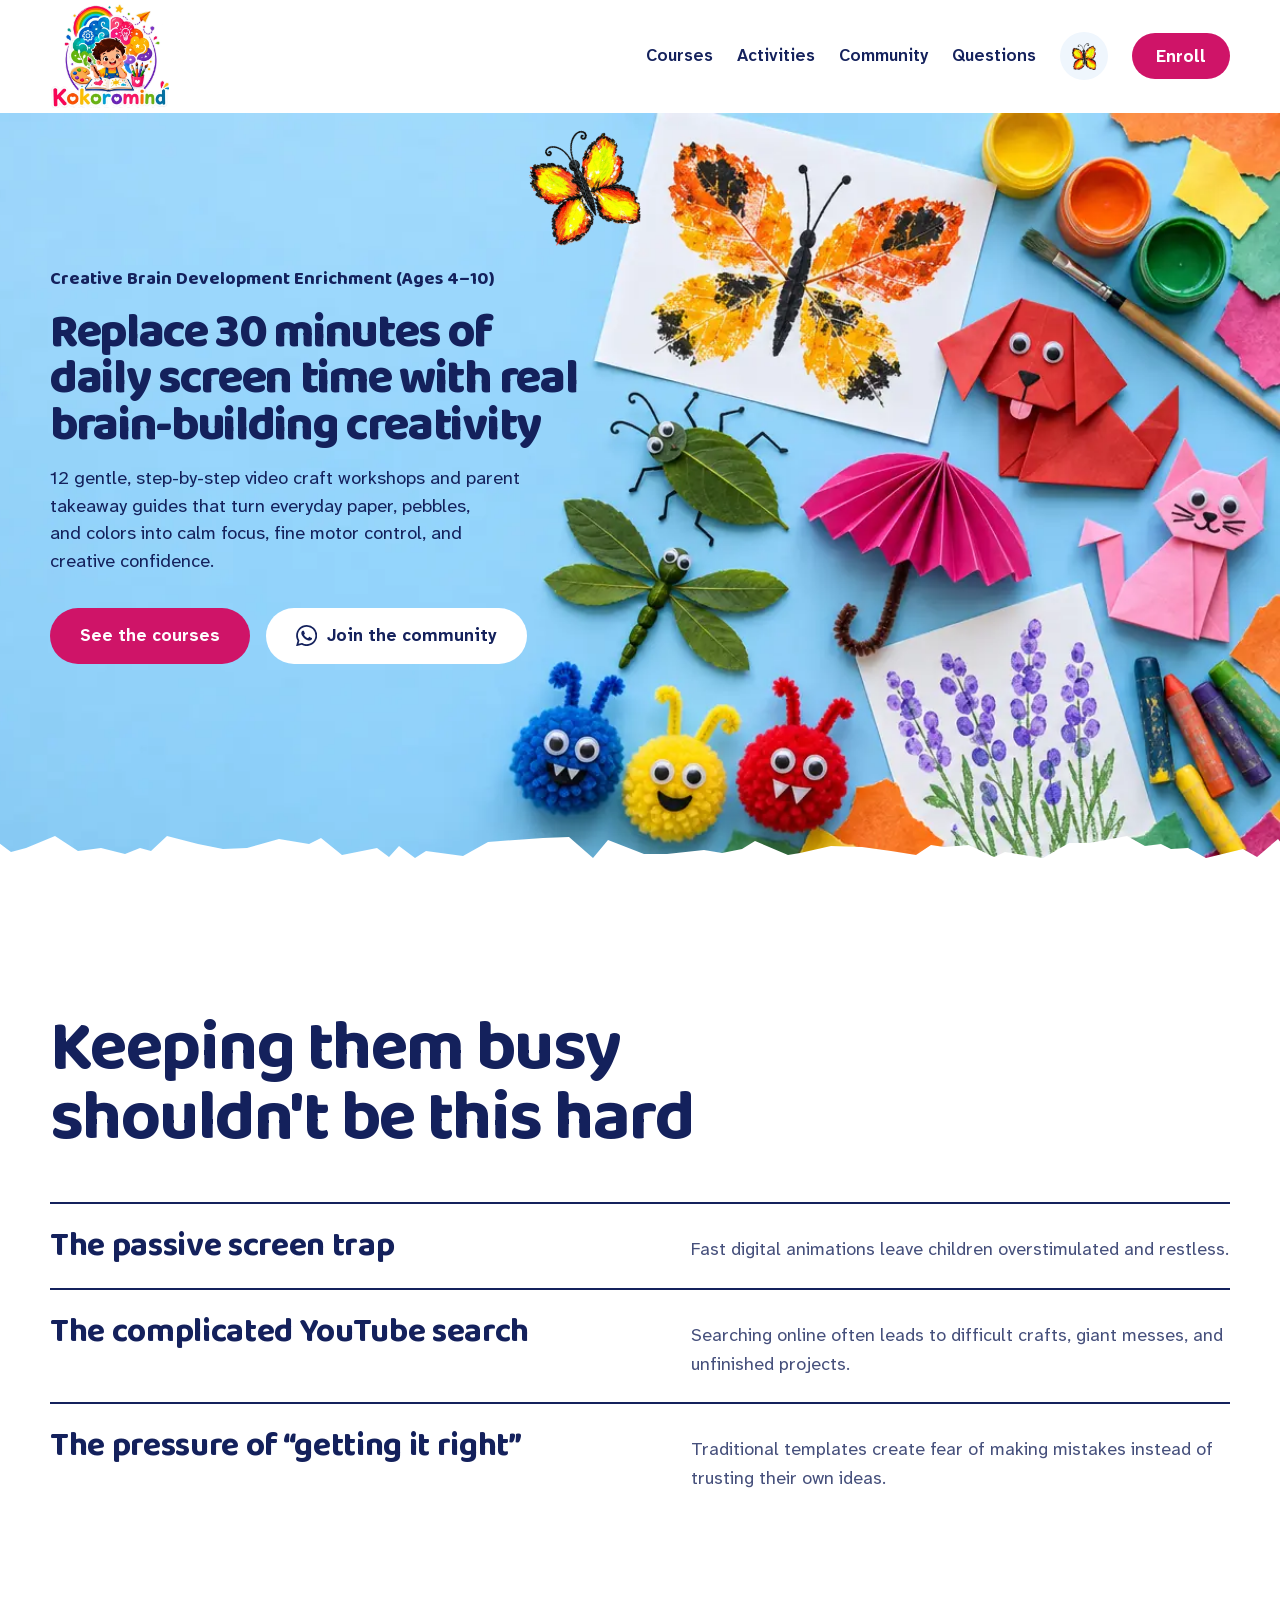
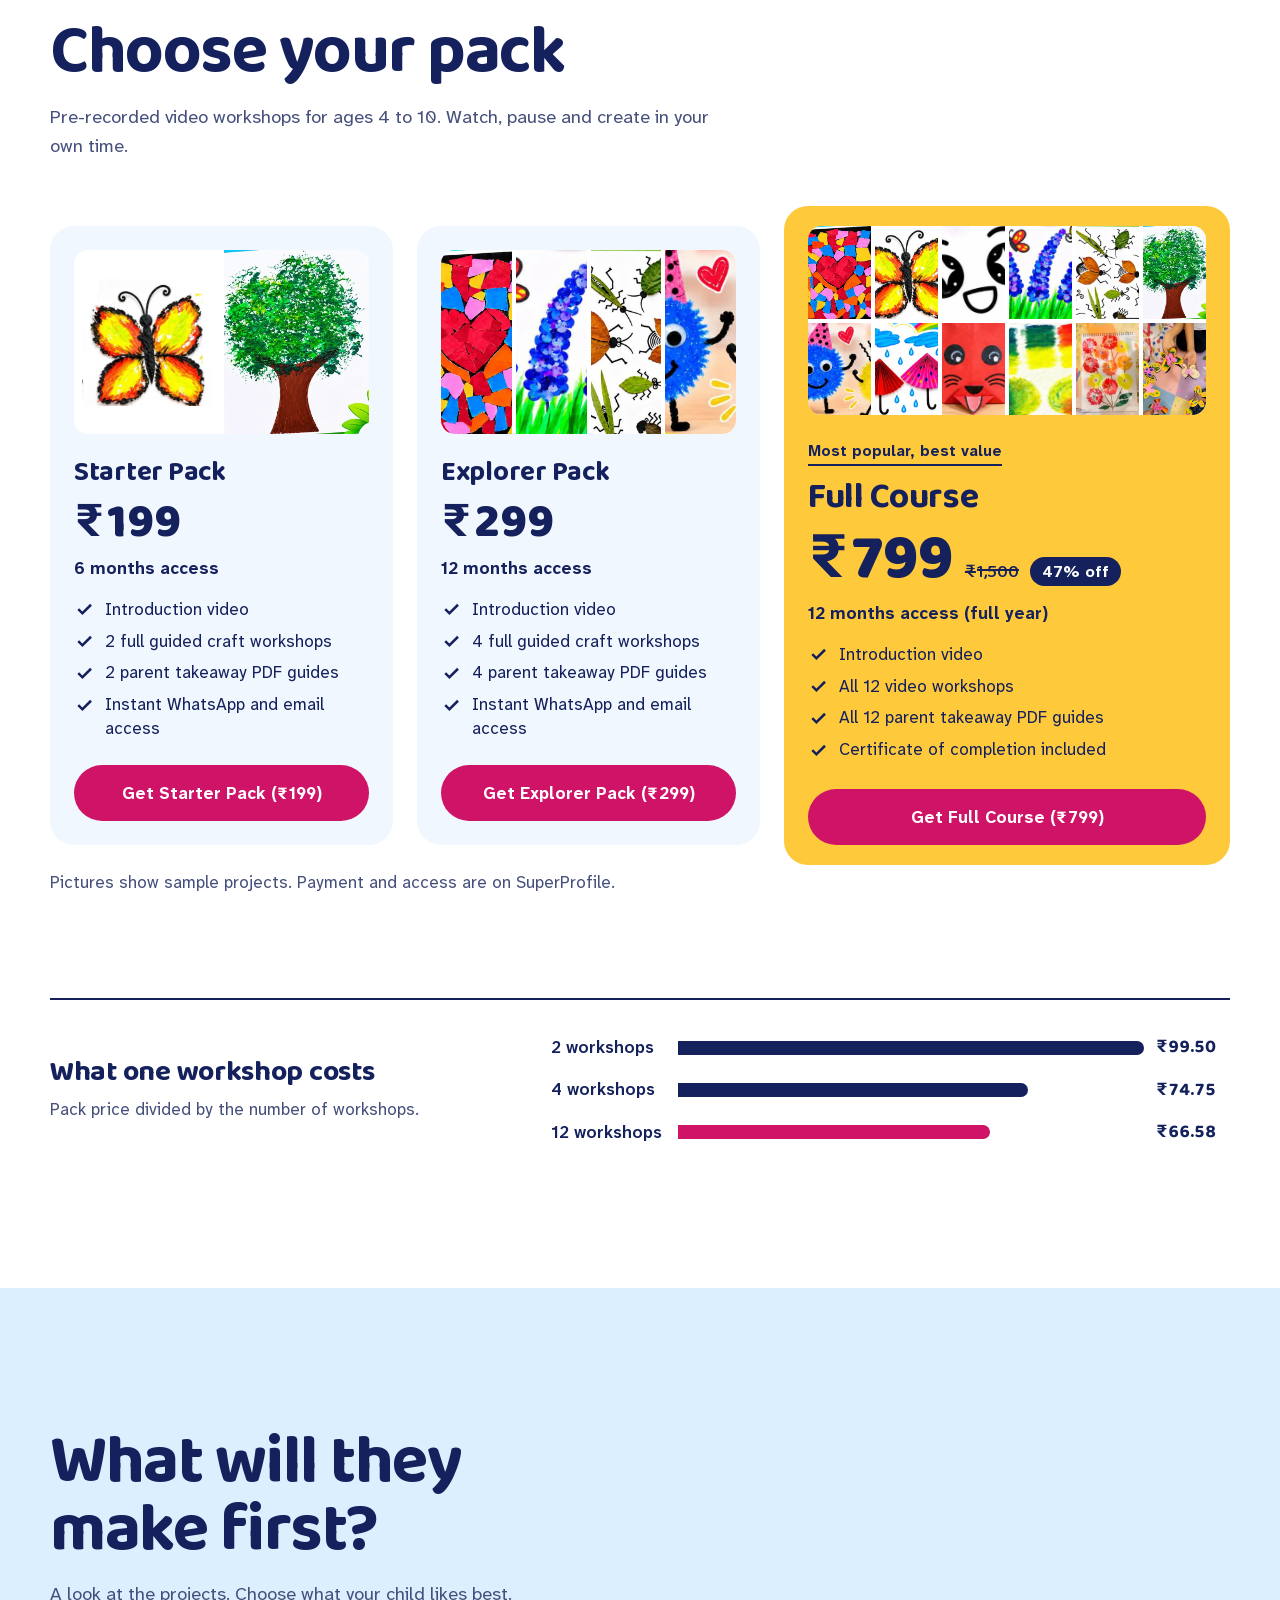
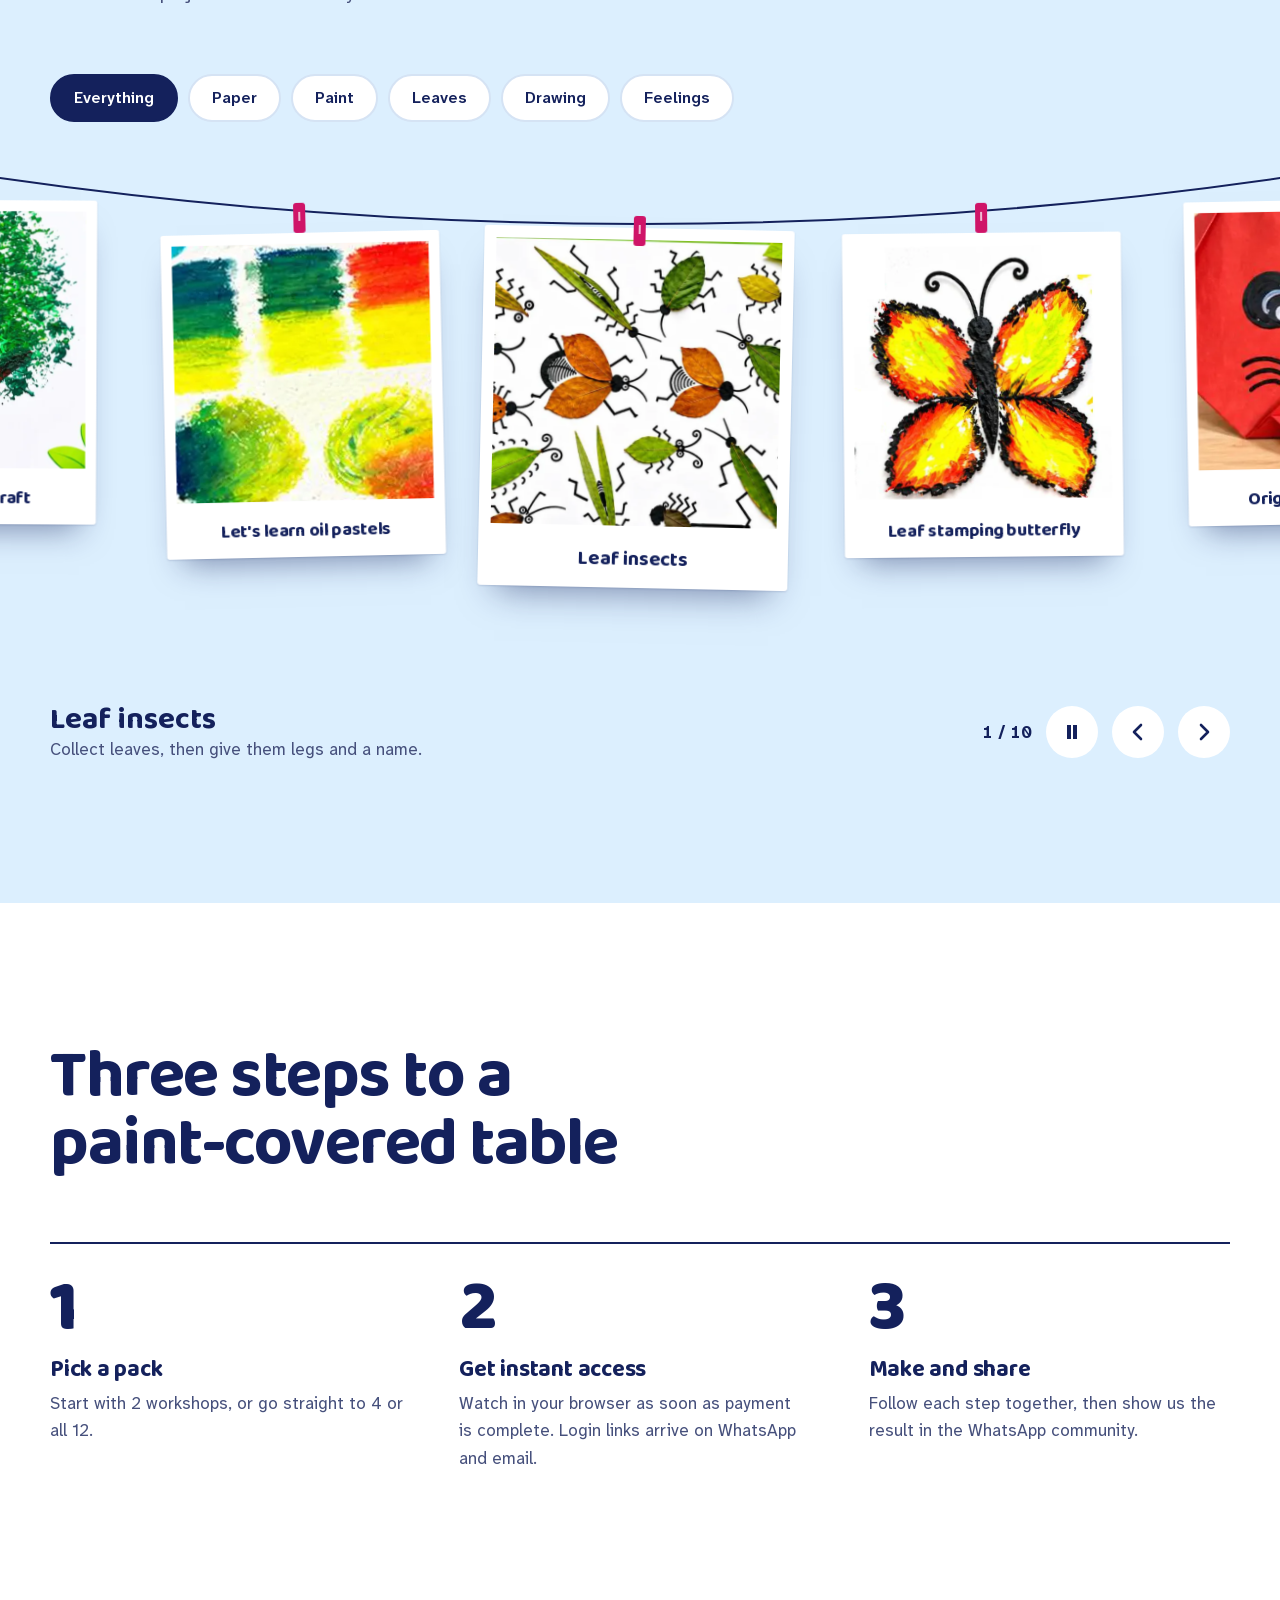
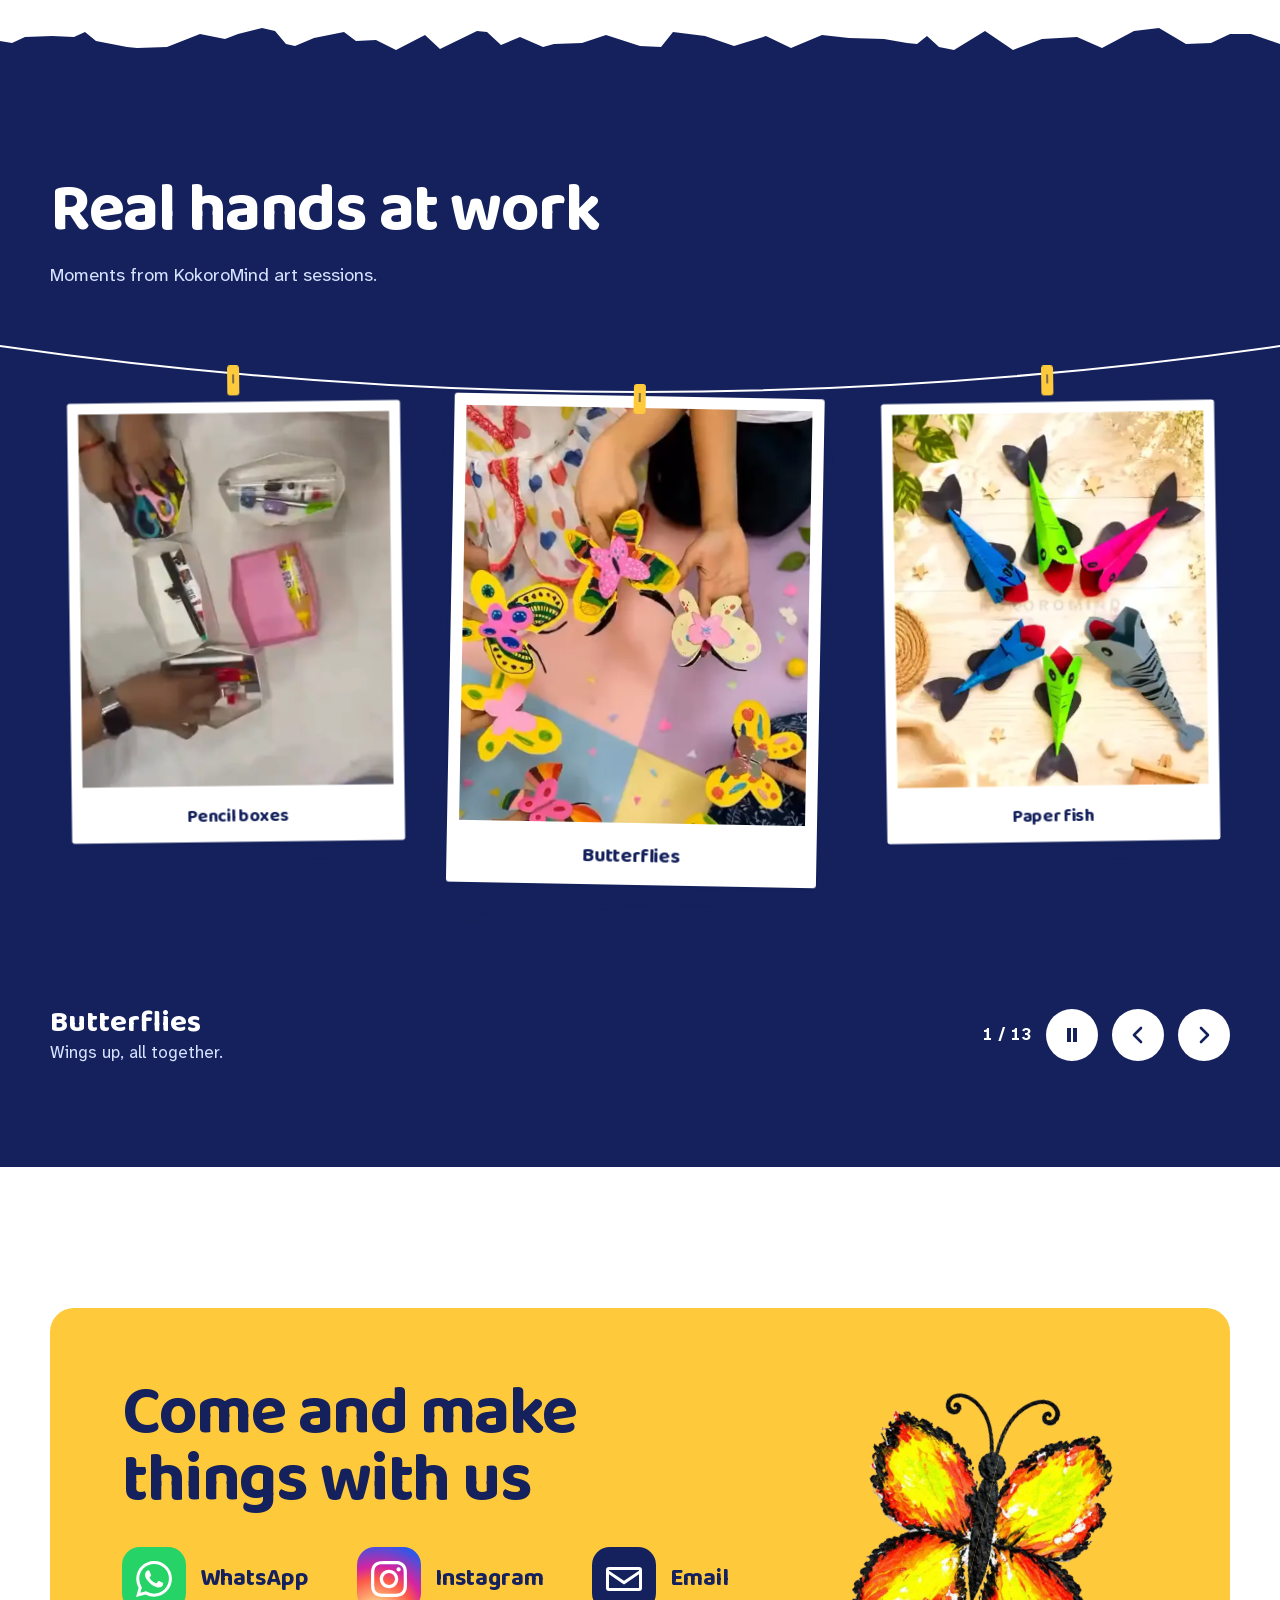
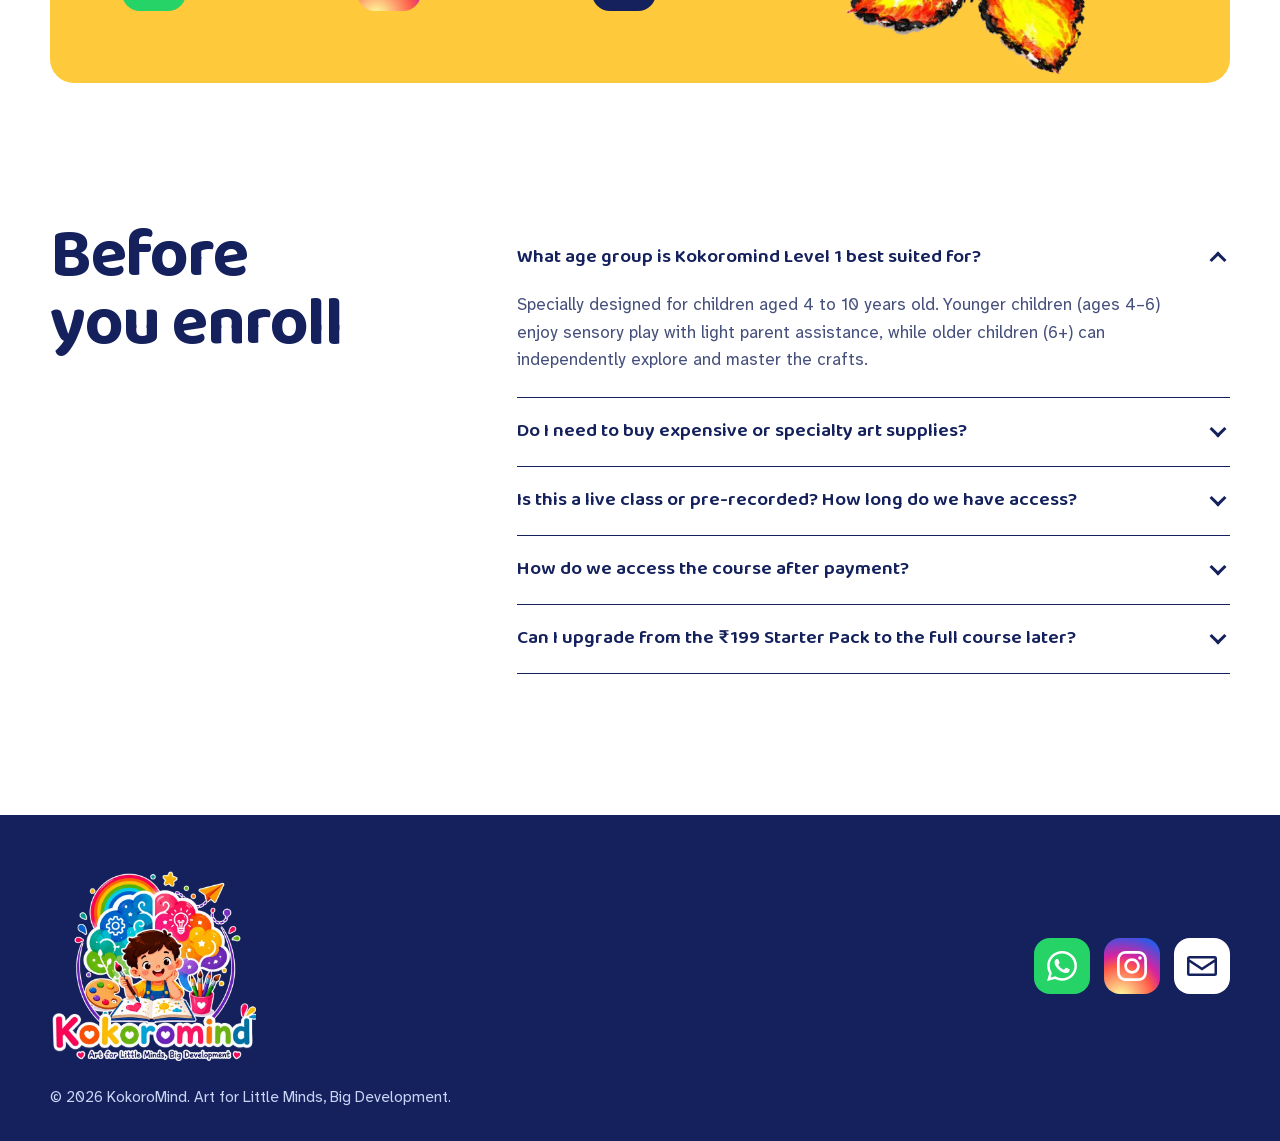
==== courses/index.html @ 5db400e1 "Add courses landing page, prototypes and design system - /courses/: Starter, Explorer and Full Cours" ====
<!DOCTYPE html>
<html lang="en-IN">
<head>
<meta charset="UTF-8">
<meta name="viewport" content="width=device-width, initial-scale=1, viewport-fit=cover">
<title>Creative Brain Development Courses, Ages 4–10 | KokoroMind</title>
<meta name="description" content="Swap 30 minutes of screen time for creativity. Step-by-step video craft workshops for ages 4–10: 2 for ₹199, 4 for ₹299 or all 12 for ₹799.">
<link rel="canonical" href="https://kokoromind.in/courses/">
<meta name="robots" content="index,follow,max-image-preview:large">
<meta name="theme-color" content="#FFFFFF">
<meta property="og:type" content="website"><meta property="og:site_name" content="KokoroMind"><meta property="og:locale" content="en_IN">
<meta property="og:title" content="Creative Brain Development Courses, Ages 4–10 | KokoroMind"><meta property="og:description" content="Swap 30 minutes of screen time for creativity. Step-by-step video craft workshops for ages 4–10: 2 for ₹199, 4 for ₹299 or all 12 for ₹799."><meta property="og:url" content="https://kokoromind.in/courses/">
<meta property="og:image" content="https://kokoromind.in/assets/img/og-courses.jpg"><meta property="og:image:width" content="1200"><meta property="og:image:height" content="630"><meta property="og:image:alt" content="Children's art and craft projects on a blue table">
<meta name="twitter:card" content="summary_large_image">
<link rel="icon" type="image/png" href="../assets/img/icon.png"><link rel="apple-touch-icon" href="../assets/img/icon.png">
<link rel="preload" href="../assets/fonts/baloo2.woff2" as="font" type="font/woff2" crossorigin>
<link rel="preload" href="../assets/fonts/atkinson.woff2" as="font" type="font/woff2" crossorigin>
<link rel="preload" as="image" type="image/webp" href="../assets/img/hero.webp" media="(min-width:761px)" fetchpriority="high">
<link rel="preload" as="image" type="image/webp" href="../assets/img/hero-mobile.webp" media="(max-width:760px)" fetchpriority="high">
<link rel="stylesheet" href="../assets/css/tokens.css?v=2"><link rel="stylesheet" href="../assets/css/courses.css?v=7">
<script type="application/ld+json">{"@context": "https://schema.org", "@graph": [{"@type": "Organization", "@id": "https://kokoromind.in/#org", "name": "KokoroMind", "url": "https://kokoromind.in/", "logo": "https://kokoromind.in/assets/img/icon.png", "sameAs": ["https://www.instagram.com/mykokoromind/"]}, {"@type": "WebPage", "@id": "https://kokoromind.in/courses/", "url": "https://kokoromind.in/courses/", "name": "Art & Craft Courses for Kids", "isPartOf": {"@id": "https://kokoromind.in/#site"}, "primaryImageOfPage": "https://kokoromind.in/assets/img/og-courses.jpg"}, {"@type": "WebSite", "@id": "https://kokoromind.in/#site", "url": "https://kokoromind.in/", "name": "KokoroMind"}, {"@type": "BreadcrumbList", "itemListElement": [{"@type": "ListItem", "position": 1, "name": "Home", "item": "https://kokoromind.in/"}, {"@type": "ListItem", "position": 2, "name": "Courses", "item": "https://kokoromind.in/courses/"}]}, {"@type": "ItemList", "itemListElement": [{"@type": "ListItem", "position": 1, "item": {"@type": "Course", "name": "Starter Pack: 2 video craft workshops for kids aged 4 to 10", "description": "Two guided video craft workshops and parent guides. 6 months access.", "url": "https://kokoromind.in/courses/#courses", "inLanguage": "en", "audience": {"@type": "PeopleAudience", "suggestedMinAge": 4, "suggestedMaxAge": 10}, "about": "Creative brain development through art and craft", "provider": {"@id": "https://kokoromind.in/#org"}, "offers": {"@type": "Offer", "price": "199", "priceCurrency": "INR", "category": "Paid", "url": "https://superprofile.bio/course/kokoromind-course-1"}}}, {"@type": "ListItem", "position": 2, "item": {"@type": "Course", "name": "Explorer Pack: 4 video craft workshops for kids aged 4 to 10", "description": "Four guided video craft workshops and parent guides. 12 months access.", "url": "https://kokoromind.in/courses/#courses", "inLanguage": "en", "audience": {"@type": "PeopleAudience", "suggestedMinAge": 4, "suggestedMaxAge": 10}, "about": "Creative brain development through art and craft", "provider": {"@id": "https://kokoromind.in/#org"}, "offers": {"@type": "Offer", "price": "299", "priceCurrency": "INR", "category": "Paid", "url": "https://superprofile.bio/course/kokoromind-course-1"}}}, {"@type": "ListItem", "position": 3, "item": {"@type": "Course", "name": "Full Course: 12 video craft workshops for kids aged 4 to 10", "description": "Twelve guided video craft workshops, parent guides and a certificate of completion. 12 months access.", "url": "https://kokoromind.in/courses/#courses", "inLanguage": "en", "audience": {"@type": "PeopleAudience", "suggestedMinAge": 4, "suggestedMaxAge": 10}, "about": "Creative brain development through art and craft", "provider": {"@id": "https://kokoromind.in/#org"}, "offers": {"@type": "Offer", "price": "799", "priceCurrency": "INR", "category": "Paid", "url": "https://superprofile.bio/course/kokoromind-course-1"}}}]}, {"@type": "FAQPage", "mainEntity": [{"@type": "Question", "name": "What age group is Kokoromind Level 1 best suited for?", "acceptedAnswer": {"@type": "Answer", "text": "Specially designed for children aged 4 to 10 years old. Younger children (ages 4–6) enjoy sensory play with light parent assistance, while older children (6+) can independently explore and master the crafts."}}, {"@type": "Question", "name": "Do I need to buy expensive or specialty art supplies?", "acceptedAnswer": {"@type": "Answer", "text": "Not at all! All activities use simple, everyday materials you already have at home, such as basic crayons, plain drawing paper, pencils, safety scissors, and fallen leaves or pebbles."}}, {"@type": "Question", "name": "Is this a live class or pre-recorded? How long do we have access?", "acceptedAnswer": {"@type": "Answer", "text": "These are pre-recorded high-definition video workshops. The Explorer Pack and Full Course include 12 full months of access, and the Starter Pack includes 6 months. Your child can watch, pause, rewind, and create anytime that fits your family's routine."}}, {"@type": "Question", "name": "How do we access the course after payment?", "acceptedAnswer": {"@type": "Answer", "text": "Access is instant! As soon as payment is complete, you can watch right in your browser, and direct login links are sent to your WhatsApp and email."}}, {"@type": "Question", "name": "Can I upgrade from the ₹199 Starter Pack to the full course later?", "acceptedAnswer": {"@type": "Answer", "text": "Yes! Inside your student dashboard, you can easily upgrade to unlock all remaining workshops and guides at any time."}}]}]}</script>
<link rel="stylesheet" href="../assets/css/butterflies.css"></head>
<body>
<a class="skip" href="#main">Skip to content</a>
<header class="top"><div class="wrap">
<a class="brand" href="../"><img class="logo-mark" src="../assets/img/logo.webp?v=2" width="420" height="366" alt="Kokoromind"></a>
<nav aria-label="Main"><a href="#courses">Courses</a><a href="#activities">Activities</a><a href="#community">Community</a><a href="#faq">Questions</a></nav>
<a class="btn" href="#courses">Enroll</a>
</div></header>
<main id="main">
<section class="hero">
<div class="wrap"><div class="hero-copy">
<p class="kicker">Creative Brain Development Enrichment (Ages 4–10)</p>
<h1>Replace 30 minutes of daily screen time with real <span style="white-space:nowrap">brain-building</span> creativity</h1>
<p>12 gentle, step-by-step video craft workshops and parent takeaway guides that turn everyday paper, pebbles, and colors into calm focus, fine motor control, and creative confidence.</p>
<div class="actions"><a class="btn" href="#courses">See the courses</a><a class="btn light" href="https://chat.whatsapp.com/Cjz5mJUXl7TEdf5YNnwVyl" target="_blank" rel="noopener"><svg class="icon" viewBox="0 0 24 24" aria-hidden="true"><path d="M17.472 14.382c-.297-.149-1.758-.867-2.03-.967-.273-.099-.471-.148-.67.15-.197.297-.767.966-.94 1.164-.173.199-.347.223-.644.075-.297-.15-1.255-.463-2.39-1.475-.883-.788-1.48-1.761-1.653-2.059-.173-.297-.018-.458.13-.606.134-.133.298-.347.446-.52.149-.174.198-.298.298-.497.099-.198.05-.371-.025-.52-.075-.149-.669-1.612-.916-2.207-.242-.579-.487-.5-.669-.51-.173-.008-.371-.01-.57-.01-.198 0-.52.074-.792.372-.272.297-1.04 1.016-1.04 2.479 0 1.462 1.065 2.875 1.213 3.074.149.198 2.096 3.2 5.077 4.487.709.306 1.262.489 1.694.625.712.227 1.36.195 1.871.118.571-.085 1.758-.719 2.006-1.413.248-.694.248-1.289.173-1.413-.074-.124-.272-.198-.57-.347m-5.421 7.403h-.004a9.87 9.87 0 01-5.031-1.378l-.361-.214-3.741.982.998-3.648-.235-.374a9.86 9.86 0 01-1.51-5.26c.001-5.45 4.436-9.884 9.888-9.884 2.64 0 5.122 1.03 6.988 2.898a9.825 9.825 0 012.893 6.994c-.003 5.45-4.437 9.884-9.885 9.884m8.413-18.297A11.815 11.815 0 0012.05 0C5.495 0 .16 5.335.157 11.892c0 2.096.547 4.142 1.588 5.945L.057 24l6.305-1.654a11.882 11.882 0 005.683 1.448h.005c6.554 0 11.89-5.335 11.893-11.893a11.821 11.821 0 00-3.48-8.413Z"/></svg>Join the community</a></div>
</div></div>
<div class="hero-art"><picture><source media="(max-width:760px)" srcset="../assets/img/hero-mobile.webp" width="740" height="720"><img src="../assets/img/hero.webp" width="1280" height="720" alt="Paper butterfly, origami dog and cat, leaf insects, pom-pom monsters and lavender painting on a blue table" fetchpriority="high"></picture></div>
<div class="flutter" aria-hidden="true"><span class="wing l"></span><span class="wing r"></span></div>
<svg class="torn" viewBox="0 0 1440 46" preserveAspectRatio="xMidYMax slice" aria-hidden="true"><path d="M0,46 L0,15 L20,20 L33,14 L64,9 L75,12 L91,24 L106,20 L135,8 L158,23 L181,20 L205,26 L220,20 L231,23 L247,8 L278,16 L303,21 L327,20 L359,11 L389,16 L401,10 L422,27 L457,20 L469,29 L479,18 L495,30 L506,23 L543,28 L568,14 L595,12 L623,10 L649,9 L673,30 L688,12 L724,26 L747,26 L784,22 L802,25 L822,21 L835,13 L868,27 L880,25 L911,18 L942,19 L971,23 L996,27 L1011,17 L1024,19 L1049,17 L1074,29 L1085,24 L1123,30 L1149,15 L1169,15 L1207,8 L1225,18 L1241,16 L1251,21 L1268,20 L1286,30 L1323,21 L1337,29 L1358,11 L1372,29 L1408,8 L1423,13 L1440,18 L1440,46 Z"/></svg>
</section>
<section class="section why"><div class="wrap">
<h2>Keeping them busy shouldn't be this hard</h2>
<ul class="traps"><li><h3>The passive screen trap</h3><p>Fast digital animations leave children overstimulated and restless.</p></li>
<li><h3>The complicated YouTube search</h3><p>Searching online often leads to difficult crafts, giant messes, and unfinished projects.</p></li>
<li><h3>The pressure of “getting it right”</h3><p>Traditional templates create fear of making mistakes instead of trusting their own ideas.</p></li></ul>
</div></section>
<section class="section" id="courses"><div class="wrap">
<div class="intro"><h2>Choose your pack</h2><p>Pre-recorded video workshops for ages 4 to 10. Watch, pause and create in your own time.</p></div>
<div class="courses"><article class="course t1 place" id="pack-2" style="--i:0;--tilt:-2deg">
<div class="pile p2" aria-hidden="true"><img src="../assets/img/butterfly.webp" width="600" height="588" alt="" loading="lazy" decoding="async"><img src="../assets/img/tree.webp" width="560" height="698" alt="" loading="lazy" decoding="async"></div>
<div class="cbody"><h3>Starter Pack</h3>
<p class="price"><span class="amt"><span class="rs">₹</span>199</span></p>
<p class="access">6 months access</p>
<ul class="inc"><li><svg class="icon" viewBox="0 0 24 24" aria-hidden="true"><path d="M9.500 18.200 3.800 12.500l2-2 3.700 3.700 8.700-8.700 2 2z"/></svg>Introduction video</li><li><svg class="icon" viewBox="0 0 24 24" aria-hidden="true"><path d="M9.500 18.200 3.800 12.500l2-2 3.700 3.700 8.700-8.700 2 2z"/></svg>2 full guided craft workshops</li><li><svg class="icon" viewBox="0 0 24 24" aria-hidden="true"><path d="M9.500 18.200 3.800 12.500l2-2 3.700 3.700 8.700-8.700 2 2z"/></svg>2 parent takeaway PDF guides</li><li><svg class="icon" viewBox="0 0 24 24" aria-hidden="true"><path d="M9.500 18.200 3.800 12.500l2-2 3.700 3.700 8.700-8.700 2 2z"/></svg>Instant WhatsApp and email access</li></ul>
<!-- ENROLL LINK: Starter Pack (199) -->
<a class="btn" data-course="199" href="https://superprofile.bio/course/kokoromind-course-1" target="_blank" rel="noopener"><span>Get Starter Pack (<span class="rs">₹</span>199)</span><span class="sr">, opens SuperProfile</span></a></div>
</article><article class="course t2 place" id="pack-4" style="--i:1;--tilt:1.5deg">
<div class="pile p4" aria-hidden="true"><img src="../assets/img/collage.webp" width="560" height="702" alt="" loading="lazy" decoding="async"><img src="../assets/img/lavender.webp" width="720" height="402" alt="" loading="lazy" decoding="async"><img src="../assets/img/insects.webp" width="720" height="584" alt="" loading="lazy" decoding="async"><img src="../assets/img/monsters.webp" width="640" height="474" alt="" loading="lazy" decoding="async"></div>
<div class="cbody"><h3>Explorer Pack</h3>
<p class="price"><span class="amt"><span class="rs">₹</span>299</span></p>
<p class="access">12 months access</p>
<ul class="inc"><li><svg class="icon" viewBox="0 0 24 24" aria-hidden="true"><path d="M9.500 18.200 3.800 12.500l2-2 3.700 3.700 8.700-8.700 2 2z"/></svg>Introduction video</li><li><svg class="icon" viewBox="0 0 24 24" aria-hidden="true"><path d="M9.500 18.200 3.800 12.500l2-2 3.700 3.700 8.700-8.700 2 2z"/></svg>4 full guided craft workshops</li><li><svg class="icon" viewBox="0 0 24 24" aria-hidden="true"><path d="M9.500 18.200 3.800 12.500l2-2 3.700 3.700 8.700-8.700 2 2z"/></svg>4 parent takeaway PDF guides</li><li><svg class="icon" viewBox="0 0 24 24" aria-hidden="true"><path d="M9.500 18.200 3.800 12.500l2-2 3.700 3.700 8.700-8.700 2 2z"/></svg>Instant WhatsApp and email access</li></ul>
<!-- ENROLL LINK: Explorer Pack (299) -->
<a class="btn" data-course="299" href="https://superprofile.bio/course/kokoromind-course-1" target="_blank" rel="noopener"><span>Get Explorer Pack (<span class="rs">₹</span>299)</span><span class="sr">, opens SuperProfile</span></a></div>
</article><article class="course t3 big place" id="pack-12" style="--i:2;--tilt:-1deg">
<div class="pile-box"><div class="pile p12" aria-hidden="true"><img src="../assets/img/collage.webp" width="560" height="702" alt="" loading="lazy" decoding="async"><img src="../assets/img/butterfly.webp" width="600" height="588" alt="" loading="lazy" decoding="async"><img src="../assets/img/eyes.webp" width="560" height="422" alt="" loading="lazy" decoding="async"><img src="../assets/img/lavender.webp" width="720" height="402" alt="" loading="lazy" decoding="async"><img src="../assets/img/insects.webp" width="720" height="584" alt="" loading="lazy" decoding="async"><img src="../assets/img/tree.webp" width="560" height="698" alt="" loading="lazy" decoding="async"><img src="../assets/img/monsters.webp" width="640" height="474" alt="" loading="lazy" decoding="async"><img src="../assets/img/umbrella.webp" width="720" height="576" alt="" loading="lazy" decoding="async"><img src="../assets/img/origami.webp" width="720" height="400" alt="" loading="lazy" decoding="async"><img src="../assets/img/pastels.webp" width="480" height="372" alt="" loading="lazy" decoding="async"><img src="../assets/img/poster-flowers.webp" width="480" height="640" alt="" loading="lazy" decoding="async"><img src="../assets/img/poster-butterflies.webp" width="480" height="640" alt="" loading="lazy" decoding="async"></div></div>
<div class="cbody"><p class="tag">Most popular, best value</p><h3>Full Course</h3>
<p class="price"><span class="amt"><span class="rs">₹</span>799</span><span class="was"><s><span class="sr">Regular price </span><span class="rs">₹</span>1,500</s> <b>47% off</b></span></p>
<p class="access">12 months access (full year)</p>
<ul class="inc"><li><svg class="icon" viewBox="0 0 24 24" aria-hidden="true"><path d="M9.500 18.200 3.800 12.500l2-2 3.700 3.700 8.700-8.700 2 2z"/></svg>Introduction video</li><li><svg class="icon" viewBox="0 0 24 24" aria-hidden="true"><path d="M9.500 18.200 3.800 12.500l2-2 3.700 3.700 8.700-8.700 2 2z"/></svg>All 12 video workshops</li><li><svg class="icon" viewBox="0 0 24 24" aria-hidden="true"><path d="M9.500 18.200 3.800 12.500l2-2 3.700 3.700 8.700-8.700 2 2z"/></svg>All 12 parent takeaway PDF guides</li><li><svg class="icon" viewBox="0 0 24 24" aria-hidden="true"><path d="M9.500 18.200 3.800 12.500l2-2 3.700 3.700 8.700-8.700 2 2z"/></svg>Certificate of completion included</li></ul>
<!-- ENROLL LINK: Full Course (799) -->
<a class="btn" data-course="799" href="https://superprofile.bio/course/kokoromind-course-1" target="_blank" rel="noopener"><span>Get Full Course (<span class="rs">₹</span>799)</span><span class="sr">, opens SuperProfile</span></a></div>
</article></div>
<p class="note">Pictures show sample projects. Payment and access are on SuperProfile.</p>
<div class="value rv"><div><h3>What one workshop costs</h3><p>Pack price divided by the number of workshops.</p></div><dl class="bars"><div style="--i:0"><dt>2 workshops</dt><dd class="track"><span class="bar" style="--w:100%;--c:var(--ink)"></span></dd><dd><span class="rs">₹</span>99.50</dd></div><div style="--i:1"><dt>4 workshops</dt><dd class="track"><span class="bar" style="--w:75.1%;--c:var(--ink)"></span></dd><dd><span class="rs">₹</span>74.75</dd></div><div style="--i:2"><dt>12 workshops</dt><dd class="track"><span class="bar" style="--w:66.9%;--c:var(--pink)"></span></dd><dd><span class="rs">₹</span>66.58</dd></div></dl></div>
</div></section>
<section class="section make" id="activities"><div class="wrap">
<div class="intro"><h2>What will they make first?</h2><p>A look at the projects. Choose what your child likes best.</p></div>
<div class="filters" role="group" aria-label="Filter activities"><button data-f="all" aria-pressed="true">Everything</button><button data-f="paper" aria-pressed="false">Paper</button><button data-f="paint" aria-pressed="false">Paint</button><button data-f="nature" aria-pressed="false">Leaves</button><button data-f="drawing" aria-pressed="false">Drawing</button><button data-f="feelings" aria-pressed="false">Feelings</button></div>
<p class="sr" id="filter-status" role="status"></p>
</div>
<!-- Settings: data-autoplay = ms per print, data-speed = spring stiffness, data-sag = string sag in px, data-swing = 0 to hold prints still -->
<div class="pl-root" role="region" aria-roledescription="carousel" aria-label="Activities" data-autoplay="1200" data-speed="200" data-sag="46" data-swing="1" data-card="310">
<svg class="pl-string" aria-hidden="true"><path fill="none" stroke="#14215C" stroke-width="2" stroke-linecap="round"/></svg>
<ul class="pl-list"><li class="pl-card" data-k="nature drawing" data-title="Leaf insects" data-sub="Collect leaves, then give them legs and a name."><div class="pl-print"><div class="pl-shot"><img src="../assets/img/insects.webp" width="720" height="584" alt="Insects made from real leaves with drawn legs" loading="lazy" decoding="async"></div><h3 class="pl-note">Leaf insects</h3></div><span class="pl-peg" aria-hidden="true"></span></li>
<li class="pl-card" data-k="nature paint" data-title="Leaf stamping butterfly" data-sub="Paint a leaf, press it down, watch wings appear."><div class="pl-print"><div class="pl-shot"><img src="../assets/img/butterfly.webp" width="600" height="588" alt="Butterfly with wings stamped from painted leaves" loading="lazy" decoding="async"></div><h3 class="pl-note">Leaf stamping butterfly</h3></div><span class="pl-peg" aria-hidden="true"></span></li>
<li class="pl-card" data-k="paper" data-title="Origami dog and cat" data-sub="A few folds and two eyes make a pet."><div class="pl-print"><div class="pl-shot"><img src="../assets/img/origami.webp" width="720" height="400" alt="Red origami dog with drawn eyes and whiskers" loading="lazy" decoding="async"></div><h3 class="pl-note">Origami dog and cat</h3></div><span class="pl-peg" aria-hidden="true"></span></li>
<li class="pl-card" data-k="feelings" data-title="Emotions monster" data-sub="Fuzzy friends for happy, sad and everything between."><div class="pl-print"><div class="pl-shot"><img src="../assets/img/monsters.webp" width="640" height="474" alt="Blue and yellow fuzzy monsters with smiling faces" loading="lazy" decoding="async"></div><h3 class="pl-note">Emotions monster</h3></div><span class="pl-peg" aria-hidden="true"></span></li>
<li class="pl-card" data-k="paper" data-title="Paper collage craft" data-sub="Tear, place, stick. Scraps become a picture."><div class="pl-print"><div class="pl-shot"><img src="../assets/img/collage.webp" width="560" height="702" alt="Torn paper collage with a red heart in the centre" loading="lazy" decoding="async"></div><h3 class="pl-note">Paper collage craft</h3></div><span class="pl-peg" aria-hidden="true"></span></li>
<li class="pl-card" data-k="paint" data-title="Lavender finger painting" data-sub="Fingerprints bloom into a whole field."><div class="pl-print"><div class="pl-shot"><img src="../assets/img/lavender.webp" width="720" height="402" alt="Lavender flowers painted with fingerprints" loading="lazy" decoding="async"></div><h3 class="pl-note">Lavender finger painting</h3></div><span class="pl-peg" aria-hidden="true"></span></li>
<li class="pl-card" data-k="drawing feelings" data-title="How to draw eyes" data-sub="One small line changes the whole mood."><div class="pl-print"><div class="pl-shot"><img src="../assets/img/eyes.webp" width="560" height="422" alt="Cartoon face with starry eyes" loading="lazy" decoding="async"></div><h3 class="pl-note">How to draw eyes</h3></div><span class="pl-peg" aria-hidden="true"></span></li>
<li class="pl-card" data-k="paper" data-title="Rain umbrella craft" data-sub="Pleat the paper and open it up for a rainy day."><div class="pl-print"><div class="pl-shot"><img src="../assets/img/umbrella.webp" width="720" height="576" alt="Two pleated paper umbrellas in drawn rain" loading="lazy" decoding="async"></div><h3 class="pl-note">Rain umbrella craft</h3></div><span class="pl-peg" aria-hidden="true"></span></li>
<li class="pl-card" data-k="paint" data-title="Dabbing tree craft" data-sub="Scrunched foil makes very good leaves."><div class="pl-print"><div class="pl-shot"><img src="../assets/img/tree.webp" width="560" height="698" alt="Tree with a canopy of dabbed green paint" loading="lazy" decoding="async"></div><h3 class="pl-note">Dabbing tree craft</h3></div><span class="pl-peg" aria-hidden="true"></span></li>
<li class="pl-card" data-k="drawing" data-title="Let's learn oil pastels" data-sub="Holding, lines, blending and colour mixing."><div class="pl-print"><div class="pl-shot"><img src="../assets/img/pastels.webp" width="480" height="372" alt="Oil pastel colour blends in green, yellow and red" loading="lazy" decoding="async"></div><h3 class="pl-note">Let's learn oil pastels</h3></div><span class="pl-peg" aria-hidden="true"></span></li>
</ul>
<div class="pl-bar" hidden><div class="pl-cap" aria-hidden="true"><b class="pl-title"></b><span class="pl-sub"></span></div><span class="pl-count" aria-hidden="true"></span>
<button type="button" class="pl-btn" data-do="pause" aria-label="Pause slideshow"><svg viewBox="0 0 24 24" aria-hidden="true"><path class="pa" d="M7 5h4v14H7zM13 5h4v14h-4z"/><path class="pl" d="M8 5v14l11-7z"/></svg></button><button type="button" class="pl-btn" data-do="prev" aria-label="Previous activity"><svg viewBox="0 0 24 24" aria-hidden="true"><path class="st" d="m15 5-7 7 7 7"/></svg></button><button type="button" class="pl-btn" data-do="next" aria-label="Next activity"><svg viewBox="0 0 24 24" aria-hidden="true"><path class="st" d="m9 5 7 7-7 7"/></svg></button></div><p class="sr pl-live" aria-live="polite"></p></div>
<div class="wrap">
</div></section>
<section class="section"><div class="wrap">
<div class="intro"><h2>Three steps to a paint-covered table</h2></div>
<ol class="steps"><li><h3>Pick a pack</h3><p>Start with 2 workshops, or go straight to 4 or all 12.</p></li><li><h3>Get instant access</h3><p>Watch in your browser as soon as payment is complete. Login links arrive on WhatsApp and email.</p></li><li><h3>Make and share</h3><p>Follow each step together, then show us the result in the WhatsApp community.</p></li></ol>
</div></section>
<section class="section studio"><svg class="torn" viewBox="0 0 1440 46" preserveAspectRatio="xMidYMax slice" aria-hidden="true"><path d="M0,46 L0,11 L9,20 L28,13 L55,21 L92,15 L105,21 L132,22 L154,21 L165,26 L176,17 L207,11 L217,10 L247,11 L280,24 L305,19 L318,24 L342,30 L355,27 L366,14 L375,12 L394,20 L424,26 L436,17 L456,18 L476,8 L505,23 L520,9 L557,27 L567,26 L581,13 L600,21 L623,11 L634,14 L662,15 L686,23 L720,12 L741,11 L753,26 L785,22 L814,12 L846,22 L871,10 L902,23 L929,20 L964,19 L987,15 L997,14 L1007,22 L1019,11 L1034,8 L1065,27 L1093,8 L1122,19 L1157,21 L1182,10 L1214,27 L1239,30 L1266,14 L1291,15 L1310,24 L1331,24 L1360,14 L1369,17 L1397,17 L1435,10 L1440,18 L1440,46 Z"/></svg><div class="wrap">
<div class="intro"><h2>Real hands at work</h2><p>Moments from KokoroMind art sessions.</p></div>
</div>
<div class="pl-root" role="region" aria-roledescription="carousel" aria-label="Videos" data-autoplay="2600" data-speed="200" data-sag="46" data-swing="1" data-card="370" data-ratio="1.2">
<svg class="pl-string" aria-hidden="true"><path fill="none" stroke="#fff" stroke-width="2" stroke-linecap="round"/></svg>
<ul class="pl-list"><li class="pl-card" data-k="" data-title="Butterflies" data-sub="Wings up, all together."><div class="pl-print"><div class="pl-shot"><video muted loop playsinline preload="none" width="480" height="640" poster="../assets/img/poster-butterflies.webp" data-src="../assets/video/butterflies.mp4" aria-label="Hands holding handmade paper butterflies"></video></div><h3 class="pl-note">Butterflies</h3></div><span class="pl-peg" aria-hidden="true"></span></li>
<li class="pl-card" data-k="" data-title="Paper fish" data-sub="Fold, curl and glue."><div class="pl-print"><div class="pl-shot"><video muted loop playsinline preload="none" width="480" height="640" poster="../assets/img/poster-fish.webp" data-src="../assets/video/fish.mp4" aria-label="Colourful paper fish arranged on a table"></video></div><h3 class="pl-note">Paper fish</h3></div><span class="pl-peg" aria-hidden="true"></span></li>
<li class="pl-card" data-k="" data-title="Dabbed tree" data-sub="Scrunch, dip, dab."><div class="pl-print"><div class="pl-shot"><video muted loop playsinline preload="none" width="480" height="640" poster="../assets/img/poster-tree.webp" data-src="../assets/video/tree.mp4" aria-label="A hand dabbing green paint onto a tree painting"></video></div><h3 class="pl-note">Dabbed tree</h3></div><span class="pl-peg" aria-hidden="true"></span></li>
<li class="pl-card" data-k="" data-title="Painted leaves" data-sub="One dab after another."><div class="pl-print"><div class="pl-shot"><video muted loop playsinline preload="none" width="480" height="640" poster="../assets/img/poster-greens.webp" data-src="../assets/video/greens.mp4" aria-label="A hand dabbing green paint onto paper"></video></div><h3 class="pl-note">Painted leaves</h3></div><span class="pl-peg" aria-hidden="true"></span></li>
<li class="pl-card" data-k="" data-title="Flower prints" data-sub="A sketchbook in bloom."><div class="pl-print"><div class="pl-shot"><video muted loop playsinline preload="none" width="480" height="640" poster="../assets/img/poster-flowers.webp" data-src="../assets/video/flowers.mp4" aria-label="Paintings of red, yellow and pink flowers"></video></div><h3 class="pl-note">Flower prints</h3></div><span class="pl-peg" aria-hidden="true"></span></li>
<li class="pl-card" data-k="" data-title="Paper pouches" data-sub="Made to be used."><div class="pl-print"><div class="pl-shot"><video muted loop playsinline preload="none" width="480" height="640" poster="../assets/img/poster-pouches.webp" data-src="../assets/video/pouches.mp4" aria-label="Paper pencil pouches with drawn faces"></video></div><h3 class="pl-note">Paper pouches</h3></div><span class="pl-peg" aria-hidden="true"></span></li>
<li class="pl-card" data-k="" data-title="Origami circle" data-sub="Everyone made one."><div class="pl-print"><div class="pl-shot"><video muted loop playsinline preload="none" width="480" height="640" poster="../assets/img/poster-origami.webp" data-src="../assets/video/origami.mp4" aria-label="A circle of colourful origami made by children"></video></div><h3 class="pl-note">Origami circle</h3></div><span class="pl-peg" aria-hidden="true"></span></li>
<li class="pl-card" data-k="" data-title="Flower stamping" data-sub="A new way to make petals."><div class="pl-print"><div class="pl-shot"><video muted loop playsinline preload="none" width="480" height="640" poster="../assets/img/poster-printing.webp" data-src="../assets/video/printing.mp4" aria-label="A hand stamping a pink flower onto paper"></video></div><h3 class="pl-note">Flower stamping</h3></div><span class="pl-peg" aria-hidden="true"></span></li>
<li class="pl-card" data-k="" data-title="Drawing the details" data-sub="One line at a time."><div class="pl-print"><div class="pl-shot"><video muted loop playsinline preload="none" width="480" height="640" poster="../assets/img/poster-draw.webp" data-src="../assets/video/draw.mp4" aria-label="Hands drawing a face on folded paper"></video></div><h3 class="pl-note">Drawing the details</h3></div><span class="pl-peg" aria-hidden="true"></span></li>
<li class="pl-card" data-k="" data-title="Box making" data-sub="Watch it pop open."><div class="pl-print"><div class="pl-shot"><video muted loop playsinline preload="none" width="480" height="640" poster="../assets/img/poster-boxfold.webp" data-src="../assets/video/boxfold.mp4" aria-label="Hands opening a folded paper box"></video></div><h3 class="pl-note">Box making</h3></div><span class="pl-peg" aria-hidden="true"></span></li>
<li class="pl-card" data-k="" data-title="Fold by fold" data-sub="From a flat sheet to a box."><div class="pl-print"><div class="pl-shot"><video muted loop playsinline preload="none" width="480" height="640" poster="../assets/img/poster-fold.webp" data-src="../assets/video/fold.mp4" aria-label="Hands folding white paper"></video></div><h3 class="pl-note">Fold by fold</h3></div><span class="pl-peg" aria-hidden="true"></span></li>
<li class="pl-card" data-k="" data-title="Our little forest" data-sub="Every tree is different."><div class="pl-print"><div class="pl-shot"><video muted loop playsinline preload="none" width="480" height="640" poster="../assets/img/poster-forest.webp" data-src="../assets/video/forest.mp4" aria-label="Tree paintings by children laid out together"></video></div><h3 class="pl-note">Our little forest</h3></div><span class="pl-peg" aria-hidden="true"></span></li>
<li class="pl-card" data-k="" data-title="Pencil boxes" data-sub="Filled and ready."><div class="pl-print"><div class="pl-shot"><video muted loop playsinline preload="none" width="480" height="640" poster="../assets/img/poster-boxes.webp" data-src="../assets/video/boxes.mp4" aria-label="Folded paper boxes filled with pencils and crayons"></video></div><h3 class="pl-note">Pencil boxes</h3></div><span class="pl-peg" aria-hidden="true"></span></li></ul>
<div class="pl-bar" hidden><div class="pl-cap" aria-hidden="true"><b class="pl-title"></b><span class="pl-sub"></span></div><span class="pl-count" aria-hidden="true"></span>
<button type="button" class="pl-btn" data-do="pause" aria-label="Pause videos"><svg viewBox="0 0 24 24" aria-hidden="true"><path class="pa" d="M7 5h4v14H7zM13 5h4v14h-4z"/><path class="pl" d="M8 5v14l11-7z"/></svg></button><button type="button" class="pl-btn" data-do="prev" aria-label="Previous video"><svg viewBox="0 0 24 24" aria-hidden="true"><path class="st" d="m15 5-7 7 7 7"/></svg></button><button type="button" class="pl-btn" data-do="next" aria-label="Next video"><svg viewBox="0 0 24 24" aria-hidden="true"><path class="st" d="m9 5 7 7-7 7"/></svg></button></div><p class="sr pl-live" aria-live="polite"></p></div>
</section>
<section class="section" id="community"><div class="wrap"><div class="club">
<div class="flutter" aria-hidden="true"><span class="wing l"></span><span class="wing r"></span></div>
<h2>Come and make things with us</h2>
<ul class="social "><li><a href="https://chat.whatsapp.com/Cjz5mJUXl7TEdf5YNnwVyl" target="_blank" rel="noopener"><span class="badge wa"><svg class="icon" viewBox="0 0 24 24" aria-hidden="true"><path d="M17.472 14.382c-.297-.149-1.758-.867-2.03-.967-.273-.099-.471-.148-.67.15-.197.297-.767.966-.94 1.164-.173.199-.347.223-.644.075-.297-.15-1.255-.463-2.39-1.475-.883-.788-1.48-1.761-1.653-2.059-.173-.297-.018-.458.13-.606.134-.133.298-.347.446-.52.149-.174.198-.298.298-.497.099-.198.05-.371-.025-.52-.075-.149-.669-1.612-.916-2.207-.242-.579-.487-.5-.669-.51-.173-.008-.371-.01-.57-.01-.198 0-.52.074-.792.372-.272.297-1.04 1.016-1.04 2.479 0 1.462 1.065 2.875 1.213 3.074.149.198 2.096 3.2 5.077 4.487.709.306 1.262.489 1.694.625.712.227 1.36.195 1.871.118.571-.085 1.758-.719 2.006-1.413.248-.694.248-1.289.173-1.413-.074-.124-.272-.198-.57-.347m-5.421 7.403h-.004a9.87 9.87 0 01-5.031-1.378l-.361-.214-3.741.982.998-3.648-.235-.374a9.86 9.86 0 01-1.51-5.26c.001-5.45 4.436-9.884 9.888-9.884 2.64 0 5.122 1.03 6.988 2.898a9.825 9.825 0 012.893 6.994c-.003 5.45-4.437 9.884-9.885 9.884m8.413-18.297A11.815 11.815 0 0012.05 0C5.495 0 .16 5.335.157 11.892c0 2.096.547 4.142 1.588 5.945L.057 24l6.305-1.654a11.882 11.882 0 005.683 1.448h.005c6.554 0 11.89-5.335 11.893-11.893a11.821 11.821 0 00-3.48-8.413Z"/></svg></span>WhatsApp</a></li><li><a href="https://www.instagram.com/mykokoromind/" target="_blank" rel="noopener"><span class="badge ig"><svg class="icon" viewBox="0 0 24 24" aria-hidden="true"><path d="M7.0301.084c-1.2768.0602-2.1487.264-2.911.5634-.7888.3075-1.4575.72-2.1228 1.3877-.6652.6677-1.075 1.3368-1.3802 2.127-.2954.7638-.4956 1.6365-.552 2.914-.0564 1.2775-.0689 1.6882-.0626 4.947.0062 3.2586.0206 3.6671.0825 4.9473.061 1.2765.264 2.1482.5635 2.9107.308.7889.72 1.4573 1.388 2.1228.6679.6655 1.3365 1.0743 2.1285 1.38.7632.295 1.6361.4961 2.9134.552 1.2773.056 1.6884.069 4.9462.0627 3.2578-.0062 3.668-.0207 4.9478-.0814 1.28-.0607 2.147-.2652 2.9098-.5633.7889-.3086 1.4578-.72 2.1228-1.3881.665-.6682 1.0745-1.3378 1.3795-2.1284.2957-.7632.4966-1.636.552-2.9124.056-1.2809.0692-1.6898.063-4.948-.0063-3.2583-.021-3.6668-.0817-4.9465-.0607-1.2797-.264-2.1487-.5633-2.9117-.3084-.7889-.72-1.4568-1.3876-2.1228C21.2982 1.33 20.628.9208 19.8378.6165 19.074.321 18.2017.1197 16.9244.0645 15.6471.0093 15.236-.005 11.977.0014 8.718.0076 8.31.0215 7.0301.0839m.1402 21.6932c-1.17-.0509-1.8053-.2453-2.2287-.408-.5606-.216-.96-.4771-1.3819-.895-.422-.4178-.6811-.8186-.9-1.378-.1644-.4234-.3624-1.058-.4171-2.228-.0595-1.2645-.072-1.6442-.079-4.848-.007-3.2037.0053-3.583.0607-4.848.05-1.169.2456-1.805.408-2.2282.216-.5613.4762-.96.895-1.3816.4188-.4217.8184-.6814 1.3783-.9003.423-.1651 1.0575-.3614 2.227-.4171 1.2655-.06 1.6447-.072 4.848-.079 3.2033-.007 3.5835.005 4.8495.0608 1.169.0508 1.8053.2445 2.228.408.5608.216.96.4754 1.3816.895.4217.4194.6816.8176.9005 1.3787.1653.4217.3617 1.056.4169 2.2263.0602 1.2655.0739 1.645.0796 4.848.0058 3.203-.0055 3.5834-.061 4.848-.051 1.17-.245 1.8055-.408 2.2294-.216.5604-.4763.96-.8954 1.3814-.419.4215-.8181.6811-1.3783.9-.4224.1649-1.0577.3617-2.2262.4174-1.2656.0595-1.6448.072-4.8493.079-3.2045.007-3.5825-.006-4.848-.0608M16.953 5.5864A1.44 1.44 0 1 0 18.39 4.144a1.44 1.44 0 0 0-1.437 1.4424M5.8385 12.012c.0067 3.4032 2.7706 6.1557 6.173 6.1493 3.4026-.0065 6.157-2.7701 6.1506-6.1733-.0065-3.4032-2.771-6.1565-6.174-6.1498-3.403.0067-6.156 2.771-6.1496 6.1738M8 12.0077a4 4 0 1 1 4.008 3.9921A3.9996 3.9996 0 0 1 8 12.0077"/></svg></span>Instagram</a></li><li><a href="mailto:kokoromind.info@gmail.com?subject=Kokoromind%20courses"><span class="badge ml"><svg class="icon" viewBox="0 0 24 24" aria-hidden="true"><path d="M2 4h20a2 2 0 0 1 2 2v12a2 2 0 0 1-2 2H2a2 2 0 0 1-2-2V6a2 2 0 0 1 2-2Zm10 9.200L22 6.500V6H2v.5l10 6.700Zm0 2.400L2 8.900V18h20V8.900l-10 6.700Z"/></svg></span>Email</a></li></ul>
</div></div></section>
<section class="section" id="faq" style="padding-top:0"><div class="wrap faq"><h2>Before you enroll</h2><div><details open><summary>What age group is Kokoromind Level 1 best suited for?</summary><p>Specially designed for children aged 4 to 10 years old. Younger children (ages 4–6) enjoy sensory play with light parent assistance, while older children (6+) can independently explore and master the crafts.</p></details><details><summary>Do I need to buy expensive or specialty art supplies?</summary><p>Not at all! All activities use simple, everyday materials you already have at home, such as basic crayons, plain drawing paper, pencils, safety scissors, and fallen leaves or pebbles.</p></details><details><summary>Is this a live class or pre-recorded? How long do we have access?</summary><p>These are pre-recorded high-definition video workshops. The Explorer Pack and Full Course include 12 full months of access, and the Starter Pack includes 6 months. Your child can watch, pause, rewind, and create anytime that fits your family's routine.</p></details><details><summary>How do we access the course after payment?</summary><p>Access is instant! As soon as payment is complete, you can watch right in your browser, and direct login links are sent to your WhatsApp and email.</p></details><details><summary>Can I upgrade from the ₹199 Starter Pack to the full course later?</summary><p>Yes! Inside your student dashboard, you can easily upgrade to unlock all remaining workshops and guides at any time.</p></details></div></div></section>
</main>
<footer class="foot"><div class="wrap">
<a class="brand" href="../"><img class="logo-mark" src="../assets/img/logo-full.webp?v=2" width="640" height="590" alt="Kokoromind, Art for Little Minds, Big Development" loading="lazy"></a>
<ul class="social small"><li><a href="https://chat.whatsapp.com/Cjz5mJUXl7TEdf5YNnwVyl" target="_blank" rel="noopener" aria-label="WhatsApp community"><span class="badge wa"><svg class="icon" viewBox="0 0 24 24" aria-hidden="true"><path d="M17.472 14.382c-.297-.149-1.758-.867-2.03-.967-.273-.099-.471-.148-.67.15-.197.297-.767.966-.94 1.164-.173.199-.347.223-.644.075-.297-.15-1.255-.463-2.39-1.475-.883-.788-1.48-1.761-1.653-2.059-.173-.297-.018-.458.13-.606.134-.133.298-.347.446-.52.149-.174.198-.298.298-.497.099-.198.05-.371-.025-.52-.075-.149-.669-1.612-.916-2.207-.242-.579-.487-.5-.669-.51-.173-.008-.371-.01-.57-.01-.198 0-.52.074-.792.372-.272.297-1.04 1.016-1.04 2.479 0 1.462 1.065 2.875 1.213 3.074.149.198 2.096 3.2 5.077 4.487.709.306 1.262.489 1.694.625.712.227 1.36.195 1.871.118.571-.085 1.758-.719 2.006-1.413.248-.694.248-1.289.173-1.413-.074-.124-.272-.198-.57-.347m-5.421 7.403h-.004a9.87 9.87 0 01-5.031-1.378l-.361-.214-3.741.982.998-3.648-.235-.374a9.86 9.86 0 01-1.51-5.26c.001-5.45 4.436-9.884 9.888-9.884 2.64 0 5.122 1.03 6.988 2.898a9.825 9.825 0 012.893 6.994c-.003 5.45-4.437 9.884-9.885 9.884m8.413-18.297A11.815 11.815 0 0012.05 0C5.495 0 .16 5.335.157 11.892c0 2.096.547 4.142 1.588 5.945L.057 24l6.305-1.654a11.882 11.882 0 005.683 1.448h.005c6.554 0 11.89-5.335 11.893-11.893a11.821 11.821 0 00-3.48-8.413Z"/></svg></span></a></li><li><a href="https://www.instagram.com/mykokoromind/" target="_blank" rel="noopener" aria-label="Instagram"><span class="badge ig"><svg class="icon" viewBox="0 0 24 24" aria-hidden="true"><path d="M7.0301.084c-1.2768.0602-2.1487.264-2.911.5634-.7888.3075-1.4575.72-2.1228 1.3877-.6652.6677-1.075 1.3368-1.3802 2.127-.2954.7638-.4956 1.6365-.552 2.914-.0564 1.2775-.0689 1.6882-.0626 4.947.0062 3.2586.0206 3.6671.0825 4.9473.061 1.2765.264 2.1482.5635 2.9107.308.7889.72 1.4573 1.388 2.1228.6679.6655 1.3365 1.0743 2.1285 1.38.7632.295 1.6361.4961 2.9134.552 1.2773.056 1.6884.069 4.9462.0627 3.2578-.0062 3.668-.0207 4.9478-.0814 1.28-.0607 2.147-.2652 2.9098-.5633.7889-.3086 1.4578-.72 2.1228-1.3881.665-.6682 1.0745-1.3378 1.3795-2.1284.2957-.7632.4966-1.636.552-2.9124.056-1.2809.0692-1.6898.063-4.948-.0063-3.2583-.021-3.6668-.0817-4.9465-.0607-1.2797-.264-2.1487-.5633-2.9117-.3084-.7889-.72-1.4568-1.3876-2.1228C21.2982 1.33 20.628.9208 19.8378.6165 19.074.321 18.2017.1197 16.9244.0645 15.6471.0093 15.236-.005 11.977.0014 8.718.0076 8.31.0215 7.0301.0839m.1402 21.6932c-1.17-.0509-1.8053-.2453-2.2287-.408-.5606-.216-.96-.4771-1.3819-.895-.422-.4178-.6811-.8186-.9-1.378-.1644-.4234-.3624-1.058-.4171-2.228-.0595-1.2645-.072-1.6442-.079-4.848-.007-3.2037.0053-3.583.0607-4.848.05-1.169.2456-1.805.408-2.2282.216-.5613.4762-.96.895-1.3816.4188-.4217.8184-.6814 1.3783-.9003.423-.1651 1.0575-.3614 2.227-.4171 1.2655-.06 1.6447-.072 4.848-.079 3.2033-.007 3.5835.005 4.8495.0608 1.169.0508 1.8053.2445 2.228.408.5608.216.96.4754 1.3816.895.4217.4194.6816.8176.9005 1.3787.1653.4217.3617 1.056.4169 2.2263.0602 1.2655.0739 1.645.0796 4.848.0058 3.203-.0055 3.5834-.061 4.848-.051 1.17-.245 1.8055-.408 2.2294-.216.5604-.4763.96-.8954 1.3814-.419.4215-.8181.6811-1.3783.9-.4224.1649-1.0577.3617-2.2262.4174-1.2656.0595-1.6448.072-4.8493.079-3.2045.007-3.5825-.006-4.848-.0608M16.953 5.5864A1.44 1.44 0 1 0 18.39 4.144a1.44 1.44 0 0 0-1.437 1.4424M5.8385 12.012c.0067 3.4032 2.7706 6.1557 6.173 6.1493 3.4026-.0065 6.157-2.7701 6.1506-6.1733-.0065-3.4032-2.771-6.1565-6.174-6.1498-3.403.0067-6.156 2.771-6.1496 6.1738M8 12.0077a4 4 0 1 1 4.008 3.9921A3.9996 3.9996 0 0 1 8 12.0077"/></svg></span></a></li><li><a href="mailto:kokoromind.info@gmail.com?subject=Kokoromind%20courses" aria-label="Email kokoromind.info@gmail.com"><span class="badge ml"><svg class="icon" viewBox="0 0 24 24" aria-hidden="true"><path d="M2 4h20a2 2 0 0 1 2 2v12a2 2 0 0 1-2 2H2a2 2 0 0 1-2-2V6a2 2 0 0 1 2-2Zm10 9.200L22 6.500V6H2v.5l10 6.700Zm0 2.400L2 8.900V18h20V8.900l-10 6.700Z"/></svg></span></a></li></ul>
<small>© 2026 KokoroMind. Art for Little Minds, Big Development.</small>
</div></footer>
<div class="dock"><a class="btn" href="#courses"><span>Packs from <span class="rs">₹</span>199</span></a></div>
<script src="../assets/js/courses.js?v=7" defer></script>
<script src="../assets/js/butterflies.js" defer></script>
</body></html>
---- assets/css/tokens.css ----
/* KokoroMind design tokens. Source of truth: design-system/kokoromind/MASTER.md */
@font-face{font-family:"Baloo 2";src:url(../fonts/baloo2.woff2) format("woff2");font-weight:500 800;font-display:swap;unicode-range:U+0000-00FF,U+0131,U+0152-0153,U+2000-206F,U+20AC,U+2122,U+2191,U+2193,U+2212}
@font-face{font-family:"Atkinson Hyperlegible Next";src:url(../fonts/atkinson.woff2) format("woff2");font-weight:400 700;font-display:swap;unicode-range:U+0000-00FF,U+0131,U+0152-0153,U+2000-206F,U+20AC,U+2122,U+2191,U+2193,U+2212}
@font-face{font-family:"Atkinson Hyperlegible Next";src:url(../fonts/atkinson-ext.woff2) format("woff2");font-weight:400 700;font-display:swap;unicode-range:U+20A0-20AB,U+20AD-20C4}
:root{
  --ink:#14215C;--ink-soft:#46507C;--paper:#FFFFFF;--mist:#F1F7FE;--line:#D5E3F4;
  --sky:#93CDF8;--sky-soft:#DCEFFE;--pink:#CF1468;--pink-deep:#A80D53;--pink-soft:#FFE1EE;
  --sun:#FFC93C;--sun-soft:#FFF1C4;--leaf:#1B7F45;--leaf-soft:#DDF4E2;--grape:#6A2DB0;--grape-soft:#EDE3FB;
  --whatsapp:#0B7A43;--danger:#C0262D;--focus:#14215C;
  --chart-1:#CF1468;--chart-2:#2477C9;--chart-3:#1B7F45;--chart-4:#6A2DB0;--chart-5:#965600;
  --head:"Baloo 2","Atkinson Hyperlegible Next",system-ui,sans-serif;
  --body:"Atkinson Hyperlegible Next",system-ui,-apple-system,"Segoe UI",sans-serif;
  --s1:4px;--s2:8px;--s3:12px;--s4:16px;--s5:24px;--s6:32px;--s7:48px;--s8:64px;--s9:96px;--s10:128px;
  --r-s:12px;--r-m:20px;--r-l:28px;--r-pill:999px;
  --lift:0 1px 2px rgba(20,33,92,.08),0 14px 32px -16px rgba(20,33,92,.28);
  --ease:cubic-bezier(.2,.8,.2,1);--spring:cubic-bezier(.3,1.5,.5,1);
}
---- assets/css/courses.css ----
*,*::before,*::after{box-sizing:border-box}
html{scroll-behavior:smooth;scroll-padding-top:96px;-webkit-text-size-adjust:100%}
body{margin:0;font:400 17px/1.6 var(--body);color:var(--ink);background:var(--paper);overflow-x:clip}
h1,h2,h3,p,ul,ol,figure,dl,dd{margin:0;padding:0}
ul,ol{list-style:none}
img,video,svg{display:block;max-width:100%}
a{color:inherit}
h1,h2,h3{font-family:var(--head);line-height:1.08;text-wrap:balance;letter-spacing:-.01em}
h2{font-size:clamp(2rem,1.4rem + 2.6vw,3.25rem);font-weight:700}
h3{font-size:1.45rem;font-weight:700}
p{text-wrap:pretty}
.wrap{width:min(1180px,100% - 40px);margin-inline:auto}
.section{padding:clamp(64px,9vw,112px) 0}
.intro{max-width:38rem;margin-bottom:var(--s7)}
.intro p{margin-top:var(--s4);font-size:1.15rem;color:var(--ink-soft)}
.rs{font-family:var(--body);font-weight:700;margin-right:.06em}
.sr{position:absolute;width:1px;height:1px;overflow:hidden;clip-path:inset(50%);white-space:nowrap}
:focus-visible{outline:3px solid var(--focus);outline-offset:3px}
.skip{position:fixed;left:16px;top:-80px;z-index:99;background:var(--paper);padding:12px 20px;border-radius:var(--r-s)}
.skip:focus{top:12px}
.icon{width:1.25em;height:1.25em;flex:none;fill:currentColor}

.btn{--edge:var(--pink-deep);display:inline-flex;align-items:center;justify-content:center;gap:10px;min-height:52px;padding:10px 26px;border:0;border-radius:var(--r-pill);background:var(--pink);color:#fff;font:700 1.0625rem/1.2 var(--body);text-decoration:none;cursor:pointer;box-shadow:0 4px 0 var(--edge);transition:transform .15s var(--ease),box-shadow .15s var(--ease)}
.btn.light{--edge:#B9CFE8;background:#fff;color:var(--ink)}
.btn.wa{--edge:#065A30;background:var(--whatsapp)}
.btn:active{transform:translateY(3px);box-shadow:0 1px 0 var(--edge)}
@media(hover:hover){.btn:hover{transform:translateY(-2px);box-shadow:0 6px 0 var(--edge)}.btn:active:hover{transform:translateY(3px);box-shadow:0 1px 0 var(--edge)}}

.top{position:sticky;top:0;z-index:20;background:#fff;border-bottom:1px solid var(--line)}
.top .wrap{display:flex;align-items:center;gap:var(--s5);min-height:72px}
.brand{display:flex;align-items:center;gap:10px;margin-right:auto;text-decoration:none;font:800 1.6rem/1 var(--head)}
.brand img{width:48px;height:48px;border-radius:50%}
.top nav{display:flex;gap:var(--s5)}
.top nav a{display:flex;align-items:center;min-height:44px;text-decoration:none;font-weight:600;white-space:nowrap}
.top nav a:hover{text-decoration:underline;text-decoration-thickness:3px;text-underline-offset:6px;text-decoration-color:var(--sun)}
.top .btn{min-height:46px;padding:8px 22px}

.hero{position:relative;background:#9DCFF8;overflow:hidden}
.hero-art{position:absolute;inset:0}
.hero-art img{width:100%;height:100%;object-fit:cover;object-position:right center}
.hero .wrap{position:relative;min-height:min(720px,86vh);display:flex;align-items:center;padding:56px 0 112px}
.hero-copy{width:min(510px,42%)}
h1{font-size:clamp(2.6rem,1.6rem + 3.5vw,4.4rem);font-weight:800;line-height:1;letter-spacing:-.02em}
.hero-copy>p{margin:var(--s5) 0 var(--s6);font-size:1.22rem;line-height:1.5;max-width:30rem}
.actions{display:flex;flex-wrap:wrap;gap:var(--s4)}
.torn{position:absolute;left:0;right:0;bottom:-1px;width:100%;height:46px;color:var(--paper);z-index:2}
.torn path{fill:currentColor}

.flutter{position:absolute;width:112px;height:110px;left:37%;top:13%;perspective:500px;rotate:-18deg}
.wing{position:absolute;inset:0;background:url(../img/butterfly.webp) center/100% 100%;transform-origin:50.5% 50%;filter:none}
.wing.l{clip-path:polygon(50.5% 16%,50.5% 84%,48% 90%,30% 99%,12% 98%,11% 82%,14% 66%,7% 54%,6% 36%,9% 20%,28% 23%,44% 36%,45% 29%,26% 16%,26% 6%,37% 4%,49% 18%)}
.wing.r{clip-path:polygon(50.5% 16%,50.5% 84%,58% 88%,74% 97%,92% 99%,95% 82%,89% 66%,87% 60%,93% 48%,92% 24%,84% 12%,74% 16%,57% 32%,56% 28%,62% 14%,69% 12%,69% 4%,60% 4%,50.5% 18%)}

.courses{display:grid;grid-template-columns:1fr 1fr 1.35fr;gap:var(--s5);align-items:stretch}
.course{display:flex;flex-direction:column;padding:var(--s4);border-radius:var(--r-l);background:var(--tint)}
.course .pile{display:grid;gap:6px;border-radius:var(--r-m);overflow:hidden;aspect-ratio:4/3;background:#fff}
.course .pile img{width:100%;height:100%;object-fit:cover;min-height:0}
.p2{grid-template-columns:1fr 1fr}.p4{grid-template:1fr 1fr/1fr 1fr}
.course.big .pile{grid-template:repeat(3,1fr)/repeat(4,1fr);aspect-ratio:auto;height:100%;min-height:0}
.course.big .pile-box{flex:1;min-height:260px}
.cbody{padding:var(--s5) var(--s3) var(--s3);display:flex;flex-direction:column;flex:1}
.course.big .cbody{flex:none}
.course h3{font-size:1.7rem}
.course .desc{margin-top:var(--s2);color:var(--ink);flex:1}
.price{display:flex;align-items:baseline;gap:12px;margin:var(--s4) 0}
.price b{font:800 3rem/1 var(--head)}
.price span.n{font-weight:600}
.course .btn{width:100%}
.note{margin-top:var(--s5);color:var(--ink-soft)}
.t1,.t2{--tint:#fff}.t3{--tint:var(--sun)}

.value{display:grid;grid-template-columns:1fr 1.5fr;gap:var(--s7);align-items:center;margin-top:var(--s8)}
.value h3{font-size:1.8rem}.value p{margin-top:var(--s2);color:var(--ink-soft)}
.bars{display:grid;gap:var(--s3)}
.bars div{display:grid;grid-template-columns:7.2rem 1fr 4.6rem;gap:var(--s3);align-items:center}
.bars dt{font-weight:600}
.bars dd{font-weight:700;font-variant-numeric:tabular-nums}
.track{height:26px}
.bar{display:block;height:100%;width:var(--w);background:var(--c);border-radius:0 8px 8px 0;transform-origin:left}

.make{background:var(--mist)}
.filters{display:flex;flex-wrap:wrap;gap:10px;margin-bottom:var(--s6)}
.filters button{min-height:48px;padding:8px 22px;border:2px solid var(--line);border-radius:var(--r-pill);background:#fff;color:var(--ink);font:600 1rem var(--body);cursor:pointer;transition:background .2s,border-color .2s}
.filters button:hover{border-color:var(--ink)}
.filters button[aria-pressed=true]{background:var(--ink);border-color:var(--ink);color:#fff}
.gallery{display:grid;grid-template-columns:repeat(4,1fr);gap:var(--s6) var(--s5)}
.gallery li:nth-child(1),.gallery li:nth-child(6){grid-column:span 2}
.gallery.on li{grid-column:auto}
.gallery li[hidden]{display:none}
.gallery .pic{border-radius:var(--r-m);overflow:hidden;background:#fff;height:250px}
.gallery img{width:100%;height:100%;object-fit:cover;transition:transform .6s var(--ease)}
@media(hover:hover){.gallery li:hover img{transform:scale(1.045)}}
.gallery h3{margin-top:var(--s4);font-size:1.35rem}
.gallery p{margin-top:2px;color:var(--ink-soft);font-size:1rem;line-height:1.45}

.steps{display:grid;grid-template-columns:repeat(3,1fr);gap:var(--s7);counter-reset:s}
.steps li{counter-increment:s}
.steps li::before{content:counter(s);display:grid;place-items:center;width:64px;height:64px;margin-bottom:var(--s4);font:800 2rem/1 var(--head);background:var(--b);border-radius:46% 54% 48% 52%/55% 45% 55% 45%}
.steps p{margin-top:var(--s2);color:var(--ink-soft)}

.studio{position:relative;background:var(--ink);color:#fff}
.studio .intro p{color:#D7E1FF}
.studio :focus-visible,.foot :focus-visible{outline-color:#fff}
.studio .torn{bottom:auto;top:-1px;transform:scaleY(-1)}
.studio .wrap{padding-top:24px}
.clips{display:grid;grid-template-columns:repeat(4,1fr);gap:var(--s4)}
.clips li:nth-child(even){translate:0 28px}
.clips video{width:100%;aspect-ratio:3/4;object-fit:cover;border-radius:var(--r-m);background:#22306F}
.clips p{margin-top:var(--s3);font-weight:600}
.clips-bar{margin-top:var(--s8);display:flex;flex-wrap:wrap;gap:var(--s4);align-items:center}
.ghost{min-height:48px;padding:8px 22px;border:2px solid #8E9BD0;border-radius:var(--r-pill);background:none;color:#fff;font:600 1rem var(--body);cursor:pointer;display:inline-flex;gap:10px;align-items:center;text-decoration:none}
.ghost:hover{border-color:#fff}

.club{background:var(--sun);border-radius:var(--r-l);position:relative;padding:clamp(32px,6vw,72px);overflow:hidden}
.club h2{max-width:15ch}.club p{max-width:33rem;margin:var(--s4) 0 var(--s6);font-size:1.15rem}
.club .flutter{left:auto;right:9%;top:18%;width:240px;height:236px;rotate:14deg}

.faq{display:grid;grid-template-columns:1fr 1.7fr;gap:var(--s7);align-items:start}
.faq details{border-bottom:2px solid var(--line)}
.faq summary{display:flex;justify-content:space-between;gap:16px;align-items:center;min-height:68px;padding:14px 0;font:600 1.2rem/1.3 var(--head);cursor:pointer;list-style:none}
.faq summary::-webkit-details-marker{display:none}
.faq summary::after{content:"";width:12px;height:12px;border:solid var(--pink);border-width:0 3px 3px 0;rotate:45deg;translate:-6px -3px;flex:none;transition:rotate .25s}
.faq details[open] summary::after{rotate:225deg;translate:-6px 3px}
.faq details p{padding:0 36px 24px 0;color:var(--ink-soft)}
.faq details a{color:var(--pink);font-weight:600}

.foot{background:var(--ink);color:#fff;padding:56px 0 32px}
.foot .wrap{display:flex;flex-wrap:wrap;gap:var(--s5) var(--s7);align-items:center}
.foot ul{display:flex;flex-wrap:wrap;gap:4px 24px}
.foot li a{display:inline-flex;align-items:center;min-height:44px}
.foot small{width:100%;font-size:.95rem;color:#C9D4F5}
.dock{display:none}

/* motion: hidden only when JS is running */
.js .bar{transform:scaleX(0)}
.js .in .bar{transform:none;transition:transform .9s var(--ease) calc(var(--i,0)*120ms)}
@media(prefers-reduced-motion:no-preference){
  .hero-copy>*{animation:rise .8s var(--ease) backwards}
  .hero-copy>:nth-child(2){animation-delay:.1s}.hero-copy>:nth-child(3){animation-delay:.2s}
  .hero-art img{animation:settle 1.6s var(--ease) backwards}
  .flutter{animation:hover 5s ease-in-out infinite}
  .hero .flutter{animation:fly 2.6s var(--ease) backwards,hover 5s ease-in-out 2.6s infinite}
  .wing.l{animation:flapL 1.5s ease-in-out infinite alternate}
  .wing.r{animation:flapR 1.5s ease-in-out infinite alternate}
  .offscreen,.offscreen *{animation-play-state:paused!important}
}
@keyframes rise{from{opacity:0;transform:translateY(22px)}}
@keyframes settle{from{transform:scale(1.07)}}
@keyframes fly{from{transform:translate(-44vw,36vh) rotate(60deg) scale(.5)}60%{transform:translate(4vw,-5vh) rotate(-14deg) scale(1.05)}}
@keyframes hover{50%{transform:translateY(-12px)}}
@keyframes flapL{to{transform:rotateY(56deg)}}
@keyframes flapR{to{transform:rotateY(-56deg)}}
@media(prefers-reduced-motion:reduce){html{scroll-behavior:auto}*,*::before,*::after{animation:none!important;transition:none!important}.js .bar,.js .place{opacity:1;transform:none}}

@media(max-width:1000px){
  .courses{grid-template-columns:1fr 1fr}
  .course.big{grid-column:span 2}
  .gallery{grid-template-columns:repeat(3,1fr)}
  .gallery li:nth-child(1),.gallery li:nth-child(6){grid-column:auto}
  .club .flutter{width:150px;height:147px;right:5%}
  .top nav{display:none}
}
@media(max-width:760px){
  .hero .wrap{min-height:0;padding:36px 0 24px}
  .hero-copy{width:100%}
  .hero-art{position:relative;inset:auto;aspect-ratio:740/720;max-height:540px;width:100%}
  .hero .flutter{left:auto;right:4%;top:auto;bottom:calc(min(97vw,540px) - 40px);width:84px;height:82px}
  .hero-copy>p{font-size:1.1rem;margin:var(--s4) 0 var(--s5)}
  .actions .btn{width:100%}
  .courses,.value,.steps,.faq{grid-template-columns:1fr}
  .course.big{grid-column:auto}
  .value,.steps,.faq{gap:var(--s6)}
  .gallery{grid-template-columns:1fr 1fr;gap:var(--s5) var(--s4)}
  .gallery .pic{height:150px}
  .gallery h3{font-size:1.15rem;margin-top:var(--s3)}
  .clips{display:flex;overflow-x:auto;scroll-snap-type:x mandatory;margin-inline:-20px;padding-inline:20px;scroll-padding-inline:20px}
  .clips li{flex:0 0 66%;scroll-snap-align:start}
  .clips li:nth-child(even){translate:none}
  .clips-bar{margin-top:var(--s6)}
  .club .flutter{position:relative;right:auto;top:auto;margin-bottom:var(--s4);width:110px;height:108px}
  .club .btn{width:100%}
  .dock{display:block;position:fixed;inset:auto 0 0;z-index:30;padding:10px 20px calc(14px + env(safe-area-inset-bottom));background:#fff;border-top:1px solid var(--line);transform:translateY(110%);visibility:hidden;transition:transform .3s var(--ease),visibility .3s}
  .dock.show{transform:none;visibility:visible}
  .dock .btn{width:100%}
  .foot{padding-bottom:112px}
}
@media(max-width:380px){.brand{font-size:1.35rem}.top .btn{padding:8px 16px}}

/* layering and fit */
.hero{background:#94D3FA}
.hero>.wrap{z-index:1}
.hero .flutter{z-index:2}
@media(min-width:1001px){
  .course:not(.big) .pile{aspect-ratio:auto;flex:1;min-height:240px}
  .course:not(.big) .cbody{flex:none}
  .course:not(.big) .p2{grid-template:1fr 1fr/1fr}
  .course:not(.big) .pile img{height:100%;position:relative}
  .course .desc{min-height:3.2em}
}
@media(max-width:760px){.hero-art{-webkit-mask-image:linear-gradient(transparent,#000 12%);mask-image:linear-gradient(transparent,#000 12%)}}

/* offer copy */
h1{font-size:clamp(2.2rem,1.5rem + 2.3vw,3.4rem)}
.hero .wrap{min-height:min(760px,90vh)}
.hero-copy>.kicker{margin:0 0 var(--s4);font-size:1.0625rem;font-weight:700}
.hero-copy>p:not(.kicker){font-size:1.15rem;margin:var(--s4) 0 var(--s6)}
.hero .flutter{left:41%;top:2%}
.traps{display:grid;grid-template-columns:repeat(3,1fr);gap:var(--s7)}
.traps li{padding-top:var(--s5);border-top:10px solid var(--b)}
.traps p{margin-top:var(--s2);color:var(--ink-soft)}
.promise{margin-top:var(--s8);max-width:26em;font:600 clamp(1.4rem,1.1rem + 1.3vw,2.1rem)/1.25 var(--head);color:var(--grape);text-wrap:balance}
.price{flex-wrap:wrap;margin:var(--s2) 0 0}
.price .amt{font:800 3rem/1 var(--head)}
.was s{color:var(--ink-soft);text-decoration-thickness:2px}.price .was b{font:700 1rem var(--body);background:var(--sun);border-radius:99px;padding:4px 12px;margin-left:6px;white-space:nowrap}
.access{font-weight:700;margin-top:var(--s2)}
.inc{display:grid;gap:8px;margin:var(--s4) 0 var(--s5);flex:1;align-content:start}
.inc li{display:flex;gap:10px;line-height:1.4}.inc .icon{color:var(--leaf);margin-top:.08em}
.tag{align-self:flex-start;margin-bottom:var(--s3);padding:5px 14px;border-radius:99px;background:var(--ink);color:#fff;font-weight:700;font-size:.95rem}
.course .btn{padding-inline:14px}
@media(min-width:1001px){.course.big{box-shadow:0 0 0 4px var(--ink)}}
@media(max-width:1000px){
  .hero .wrap{min-height:0;padding:40px 0 24px}
  .hero-copy{width:min(640px,100%)}
  .hero-art{position:relative;inset:auto;aspect-ratio:740/720;max-height:540px;width:100%;-webkit-mask-image:linear-gradient(transparent,#000 12%);mask-image:linear-gradient(transparent,#000 12%)}
  .hero .flutter{left:auto;right:4%;top:auto;bottom:calc(min(97vw,540px) - 40px);width:84px;height:82px}
}
@media(max-width:760px){.traps{grid-template-columns:1fr;gap:var(--s6)}}

/* ===== checklist pass: five colours (ink, white, sky, sun, pink), paper point of view ===== */
.btn.ink{--edge:#060D33;background:var(--ink)}
.why{padding-bottom:clamp(56px,7vw,88px)}
.why h2{font-size:clamp(2.4rem,1.5rem + 3.6vw,4.5rem);max-width:13em}
.traps{display:block;margin-top:var(--s7)}
.traps li{display:grid;grid-template-columns:1.1fr 1fr;gap:var(--s7);align-items:baseline;padding:var(--s5) 0;border:0;border-top:2px solid var(--ink)}
.traps h3{font-size:clamp(1.5rem,1.2rem + 1.1vw,2.1rem)}
.traps p{margin:0;font-size:1.125rem}
.promise{color:var(--ink);margin:var(--s7) 0 0;max-width:none;font-size:clamp(1.6rem,1.1rem + 1.9vw,2.6rem);font-weight:700}
#courses{background:var(--sky-soft);position:relative;padding-top:clamp(64px,8vw,104px)!important}
@media(min-width:1001px){
  .courses{grid-template-columns:1fr 1fr 1.3fr;align-items:stretch}
  .course:not(.big) .pile{flex:none;min-height:0;aspect-ratio:16/10}
  .course.big .pile-box{flex:none;min-height:0}
  .course.big .pile{height:auto;aspect-ratio:2.1/1;grid-template:repeat(2,1fr)/repeat(6,1fr)}
  .course:not(.big) .p2{grid-template:1fr/1fr 1fr}.course .p4{grid-template:1fr/repeat(4,1fr)}
  .course .cbody,.course.big .cbody{flex:1}
  .course.big{box-shadow:var(--lift);margin-block:-20px;padding-block:20px}
  .course.big h3{font-size:2.2rem}.course.big .amt{font-size:4rem}
}
.price .was b{background:var(--ink);color:#fff}.was s{color:var(--ink)}
.inc .icon{color:var(--ink)}
.make{background:#fff}
.gallery .pic{background:var(--sky-soft)}
.steps{border-top:2px solid var(--ink);padding-top:var(--s6)}
.steps li::before{background:none;border-radius:0;width:auto;height:auto;display:block;font-size:4.5rem;line-height:.9}
.faq details{border-color:var(--ink);border-bottom-width:1px}
.faq summary::after{border-color:var(--ink)}

/* motion: work is set down on the table, pictures only */
.js .place{opacity:0;transform:translateY(-14px) rotate(var(--tilt)) scale(1.03)}
.js .place.in{opacity:1;transform:none;transition:opacity .25s linear,transform .55s cubic-bezier(.2,.9,.25,1);transition-delay:calc(var(--i)*70ms)}
@media(prefers-reduced-motion:reduce){.js .place{opacity:1;transform:none}}

@media(max-width:1000px){.course.big .pile{aspect-ratio:2.1/1;height:auto;grid-template:repeat(2,1fr)/repeat(6,1fr)}.course.big .pile-box{min-height:0;flex:none}}
/* phone: its own layouts */
@media(max-width:760px){
  .hero .wrap{padding-top:28px}
  .hero-copy .btn.light{background:none;box-shadow:none;color:var(--ink);text-decoration:underline;text-underline-offset:5px;min-height:44px}
  .actions{gap:var(--s2)}
  .why h2{font-size:2.5rem}
  .traps li{grid-template-columns:1fr;gap:var(--s2);padding:20px 0}
  .js .courses .place{opacity:1;transform:none}
  .course:not(.big) .pile{aspect-ratio:2.1/1}.course .p4{grid-template:1fr/repeat(4,1fr)}
  .course h3{font-size:1.9rem}
  .price .amt{font-size:3.5rem}
  .gallery,.gallery.on{display:flex;gap:var(--s4);overflow-x:auto;scroll-snap-type:x mandatory;margin-inline:-20px;padding:4px 20px 12px;scroll-padding-inline:20px}
  .gallery li{flex:0 0 78%;scroll-snap-align:start}
  .js .gallery .place{opacity:1;transform:none}
  .gallery .pic{height:auto;aspect-ratio:4/3.4}
  .gallery h3{font-size:1.4rem}
  .filters{flex-wrap:nowrap;overflow-x:auto;margin-inline:-20px;padding:4px 20px 8px}
  .filters button{flex:none}
  .steps{padding-top:0;border:0;gap:0}
  .steps li{display:grid;grid-template-columns:64px 1fr;padding:20px 0;border-top:2px solid var(--ink)}
  .steps li::before{grid-row:1/3;font-size:3.5rem;margin:0}
}

/* ===== exhibition pass: editorial grid, framed work, quiet controls ===== */
.btn,.btn.light,.btn.ink{box-shadow:none;min-height:56px;padding-inline:30px;transition:background .2s,transform .2s var(--ease)}
.btn:active,.btn:active:hover{transform:scale(.98);box-shadow:none}
@media(hover:hover){.btn:hover{transform:none;box-shadow:none;background:var(--pink-deep)}.btn.light:hover{background:var(--sky-soft)}.btn.ink:hover{background:#060D33}}
.top{border-color:transparent}.top .btn{min-height:46px;padding-inline:24px}
h2{font-size:clamp(2.4rem,1.5rem + 3.4vw,4.4rem);font-weight:700;letter-spacing:-.022em;line-height:1}
h1{letter-spacing:-.028em;line-height:.98}
.intro{max-width:46rem;margin-bottom:clamp(40px,5vw,72px)}
.section{padding-block:clamp(80px,11vw,152px)}
.why{padding-bottom:clamp(64px,8vw,112px)}
.was s,.bars dd,.hero .kicker{font-family:var(--head);font-size:1.15rem}
.was s .rs{font-weight:500}

.wing{background-image:url(../img/butterfly-cut.webp)}
.wing.l,.wing.r{clip-path:none}
.wing.l{clip-path:inset(0 49.2% 0 0)}.wing.r{clip-path:inset(0 0 0 50.8%)}
@media(max-width:1000px){.hero .flutter{display:none}}

.quote{position:relative;background:var(--sky);padding:clamp(88px,12vw,176px) 0}
.quote .wrap{display:grid;grid-template-columns:minmax(0,1fr) auto;gap:var(--s8);align-items:center}
.quote p{font:700 clamp(2rem,1.1rem + 3.5vw,4.3rem)/1.04 var(--head);letter-spacing:-.022em;text-wrap:balance}
.quote .flutter{position:relative;left:auto;top:auto;order:2;width:clamp(150px,21vw,290px);height:auto;aspect-ratio:600/588}

#courses{background:#fff;padding-top:clamp(80px,11vw,152px)!important}
.course:not(.big){background:var(--mist)}
.course{padding:var(--s5);border-radius:24px}
.course .pile{border-radius:14px;gap:4px}
.cbody{padding:var(--s5) 0 0}
.course.big{box-shadow:none}
.course .btn{padding-inline:12px}
.tag{background:none;color:var(--ink);padding:0;border-bottom:2px solid var(--ink);border-radius:0}
.value{margin-top:clamp(64px,8vw,112px);padding-top:var(--s6);border-top:2px solid var(--ink)}
.track{height:14px}.bar{border-radius:0 7px 7px 0}

/* the wall */
.make{background:var(--sky-soft)}
.gallery .pic{background:#fff;padding:14px;border-radius:4px;overflow:visible;height:auto;box-shadow:0 1px 1px rgba(20,33,92,.10),0 22px 34px -22px rgba(20,33,92,.42)}
.gallery img{aspect-ratio:4/3;height:auto;border-radius:1px}
.gallery li p{max-width:26ch}
.gallery h3{margin-top:20px}
@media(hover:hover){.gallery li:hover img{transform:none}.gallery .pic{transition:transform .45s var(--ease),box-shadow .45s var(--ease)}.gallery li:hover .pic{transform:translateY(-5px) rotate(-.6deg);box-shadow:0 1px 1px rgba(20,33,92,.10),0 34px 44px -24px rgba(20,33,92,.5)}}
@media(min-width:1001px){
  .gallery{grid-template-columns:repeat(12,1fr);gap:72px 40px;align-items:start}
  .gallery li:nth-child(n){grid-column:span 4}
  .gallery:not(.on) li:nth-child(1){grid-column:span 7}
  .gallery:not(.on) li:nth-child(2){grid-column:span 5;margin-top:72px}
  .gallery:not(.on) li:nth-child(6){grid-column:span 5}
  .gallery:not(.on) li:nth-child(7){grid-column:span 7}
  .gallery:not(.on) li:nth-child(6){margin-top:96px}
  .gallery:not(.on) li:nth-child(4){margin-top:48px}
}
.clips{gap:var(--s5)}
.clips video{height:auto;border-radius:4px}
.clips li:nth-child(even){translate:0 48px}.clips-bar{margin-top:96px}
.club{border-radius:24px}
.club .flutter{width:clamp(190px,22vw,290px);height:auto;aspect-ratio:600/588}
@media(max-width:1000px){.clips li:nth-child(even){translate:0 24px}}
@media(max-width:760px){
  .quote .wrap{grid-template-columns:1fr;gap:var(--s5)}.quote .flutter{order:0;width:132px}
  .value{grid-template-columns:1fr}
  .clips li:nth-child(even){translate:none}.clips-bar{margin-top:var(--s6)}
  .gallery .pic{padding:10px}
  .club .flutter{width:130px}
  .dock .btn{min-height:56px}
}

/* crops and fit */
.quote,.club{overflow:clip}
.gallery li[data-k="nature paint"] img{object-fit:contain}
.course .p2 img:first-child{object-fit:contain;padding:8px}
@media(min-width:1001px){
  .hero-copy{width:min(540px,45%)}
  h1{font-size:clamp(2.3rem,1.2rem + 2.2vw,3.3rem)}
  .gallery:not(.on) li:nth-child(6){grid-column:span 7;margin-top:0}
  .gallery:not(.on) li:nth-child(7){grid-column:span 5;margin-top:96px}
}
@media(max-width:760px){.gallery .pic{aspect-ratio:auto}}

/* official logo */
.top .wrap{min-height:92px}.top .brand{padding:0}.top .brand img{height:80px;width:auto;border-radius:0}
.foot .brand img{height:150px;width:auto;border-radius:0}
html{scroll-padding-top:104px}
@media(max-width:760px){.top .wrap{min-height:78px}.top .brand img{height:68px}}

/* quote band removed: problems lead straight into the packs */
.why{padding-bottom:0}
#courses{padding-top:clamp(64px,8vw,112px)!important}

/* contact icons and larger official logo */
.social{display:flex;flex-wrap:wrap;gap:var(--s5) var(--s7);margin-top:var(--s6);position:relative;z-index:1}
.social a{display:flex;align-items:center;gap:14px;min-height:64px;text-decoration:none;font:700 1.5rem/1 var(--head)}
.badge{display:grid;place-items:center;width:64px;height:64px;border-radius:18px;color:#fff;flex:none;transition:transform .25s var(--spring)}
.badge .icon{width:36px;height:36px}
.badge.wa{background:#25D366}.badge.ml{background:var(--ink)}
.badge.ig{background:radial-gradient(circle at 30% 107%,#fdf497 0,#fdf497 5%,#fd5949 45%,#d6249f 60%,#285AEB 90%)}
@media(hover:hover){.social a:hover .badge{transform:rotate(-6deg) scale(1.06)}}
.social.small{margin:0;gap:14px}.social.small a{min-height:56px}.social.small .badge{width:56px;height:56px;border-radius:16px}.social.small .icon{width:30px;height:30px}
.foot .badge.ml{background:#fff;color:var(--ink)}
.foot .wrap{justify-content:space-between}
.top .wrap{min-height:112px}.top .brand img{height:104px}.foot .brand img{height:190px}
html{scroll-padding-top:124px}
@media(max-width:760px){.top .wrap{min-height:88px}.top .brand img{height:80px}.foot .brand img{height:160px}html{scroll-padding-top:100px}.club .social{display:grid;gap:14px}.foot .wrap{justify-content:center;text-align:center}}

/* polaroid line (port of PolaroidLineCarousel); plain swipe row without JavaScript */
.make{overflow:clip}
.make .filters{margin-bottom:0}
.pl-root{position:relative;user-select:none;-webkit-user-select:none}
.pl-list{display:flex;gap:24px;overflow-x:auto;padding:40px 20px}
.pl-card{flex:none;width:var(--cw,300px);position:relative}
.pl-string{display:none}
.pl-print{margin-top:12px;background:#fff;padding:12px 12px 0;border-radius:3px;box-shadow:0 1px 2px rgba(20,33,92,.14),0 22px 34px -18px rgba(20,33,92,.5);transition:transform .35s var(--ease)}
.pl-shot{aspect-ratio:1;overflow:hidden;background:#fff}
.pl-shot img{width:100%;height:100%;object-fit:cover;pointer-events:none}
.pl-card[data-k="nature paint"] img{object-fit:contain}
.pl-note{min-height:62px;display:grid;place-items:center;text-align:center;padding:8px 4px 4px;font-size:1.25rem;line-height:1.1}
.pl-peg{position:absolute;left:50%;top:0;width:12px;height:30px;margin-left:-6px;border-radius:3px;background:var(--pink)}
.pl-peg::after{content:"";position:absolute;left:5px;top:9px;width:2px;height:9px;background:rgba(255,255,255,.7)}
.line-on{height:var(--lh,640px);overflow:hidden;touch-action:pan-y;cursor:grab}
.line-on.dragging{cursor:grabbing}
.line-on:focus-visible{outline-offset:-4px}
.line-on .pl-list{display:block;padding:0;overflow:visible}
.line-on .pl-card{position:absolute;left:0;top:0;transform-origin:50% 0;will-change:transform}
.line-on .pl-card:not(.on) .pl-print{transform:scale(.9)}
.line-on .pl-string{display:block;position:absolute;inset:0;width:100%;height:100%;overflow:visible;pointer-events:none}
.pl-bar{position:absolute;left:0;right:0;bottom:0;width:min(1180px,100% - 40px);margin-inline:auto;display:flex;align-items:center;gap:14px;cursor:default;z-index:30}
.pl-bar[hidden]{display:none}
.pl-cap{flex:1;min-width:0}
.pl-title{display:block;font:700 clamp(1.3rem,1.1rem + 1vw,1.9rem)/1.15 var(--head)}
.pl-sub{display:block;color:var(--ink-soft);font-size:1.0625rem;line-height:1.4}
.pl-count{font-weight:700;font-variant-numeric:tabular-nums;white-space:nowrap}
.pl-btn{flex:none;width:52px;height:52px;border:0;border-radius:50%;background:#fff;color:var(--ink);display:grid;place-items:center;cursor:pointer;transition:background .2s,color .2s}
.pl-btn svg{width:24px;fill:currentColor}.pl-btn .st{fill:none;stroke:currentColor;stroke-width:2.6;stroke-linecap:round;stroke-linejoin:round}
.pl-btn .pl,.pl-btn.off .pa{display:none}.pl-btn.off .pl{display:block}
@media(hover:hover){.pl-btn:hover{background:var(--ink);color:#fff}}
@media(max-width:760px){.pl-bar{gap:8px}.pl-count{display:none}.pl-btn{width:48px;height:48px}.pl-sub{font-size:1rem}}
.pl-card[hidden]{display:none}

/* phone: packs one after another, smallest first */
@media(max-width:760px){.courses{display:flex;flex-direction:column;gap:20px}.course .pile,.course.big .pile{aspect-ratio:2.1/1}}
@media(min-width:761px) and (max-width:1000px){.course .pile{aspect-ratio:16/10}}

/* video line */
.studio{overflow:clip;padding-bottom:clamp(64px,8vw,104px)}
.studio .intro{margin-bottom:0}
.studio .pl-print{color:var(--ink)}
.studio .pl-shot{aspect-ratio:1/1.2;background:#22306F}
.pl-shot video{width:100%;height:100%;object-fit:cover;pointer-events:none}
.studio .pl-sub{color:#D7E1FF}.studio .pl-btn:hover{background:var(--sun);color:var(--ink)}
.studio .pl-peg{background:var(--sun)}.studio .pl-peg::after{background:rgba(20,33,92,.55)}
---- assets/css/butterflies.css ----
/* Wandering butterflies. Decorative: never blocks clicks, pausable, off when motion is reduced. */
.flies{position:fixed;inset:0;z-index:15;overflow:hidden;pointer-events:none;contain:strict}
.fly{position:absolute;left:0;top:0;width:var(--s);aspect-ratio:600/588;will-change:transform;perspective:300px}
.fly span{position:absolute;inset:0;background:var(--img) center/100% 100% no-repeat;transform-origin:50.5% 50%}
.fly .l{clip-path:inset(0 49.2% 0 0);animation:fly-l var(--f) ease-in-out infinite alternate}
.fly .r{clip-path:inset(0 0 0 50.8%);animation:fly-r var(--f) ease-in-out infinite alternate}
@keyframes fly-l{from{transform:rotateY(0)}to{transform:rotateY(68deg)}}
@keyframes fly-r{from{transform:rotateY(0)}to{transform:rotateY(-68deg)}}
.flies.still span{animation-play-state:paused}
.fly{transition:opacity .25s}
.fly-btn{flex:none;width:48px;height:48px;border:0;border-radius:50%;background:#EFF6FD;cursor:pointer;display:grid;place-items:center;padding:0}
.fly-btn img{width:28px;height:auto}
.fly-btn.off img{opacity:.35;filter:grayscale(1)}
.fly-btn:focus-visible{outline:3px solid #14215C;outline-offset:3px}
@media(max-width:1100px){.nav-container .fly-btn{margin-left:auto;margin-right:10px}}
@media(max-width:350px){.fly-btn{width:44px;height:44px}}
@media(prefers-reduced-motion:reduce){.flies,.fly-btn{display:none}}
@media print{.flies,.fly-btn{display:none}}
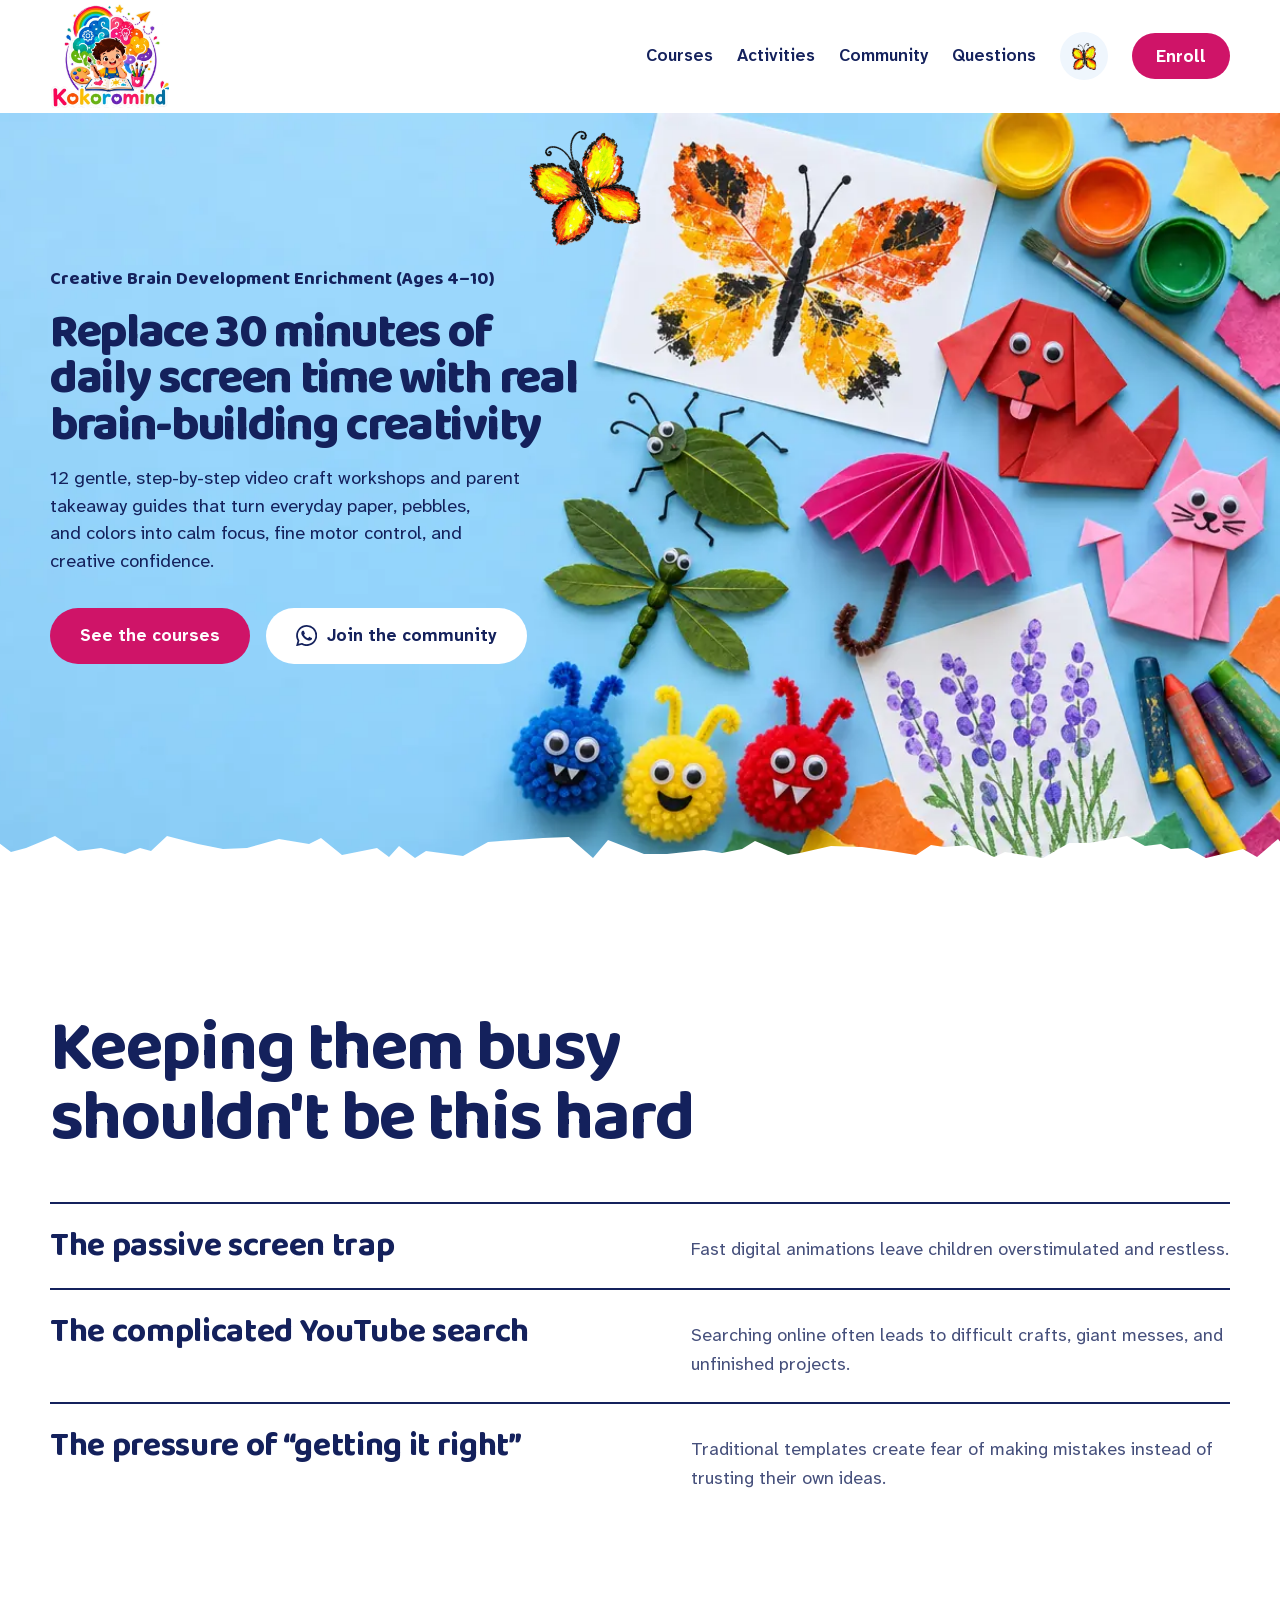
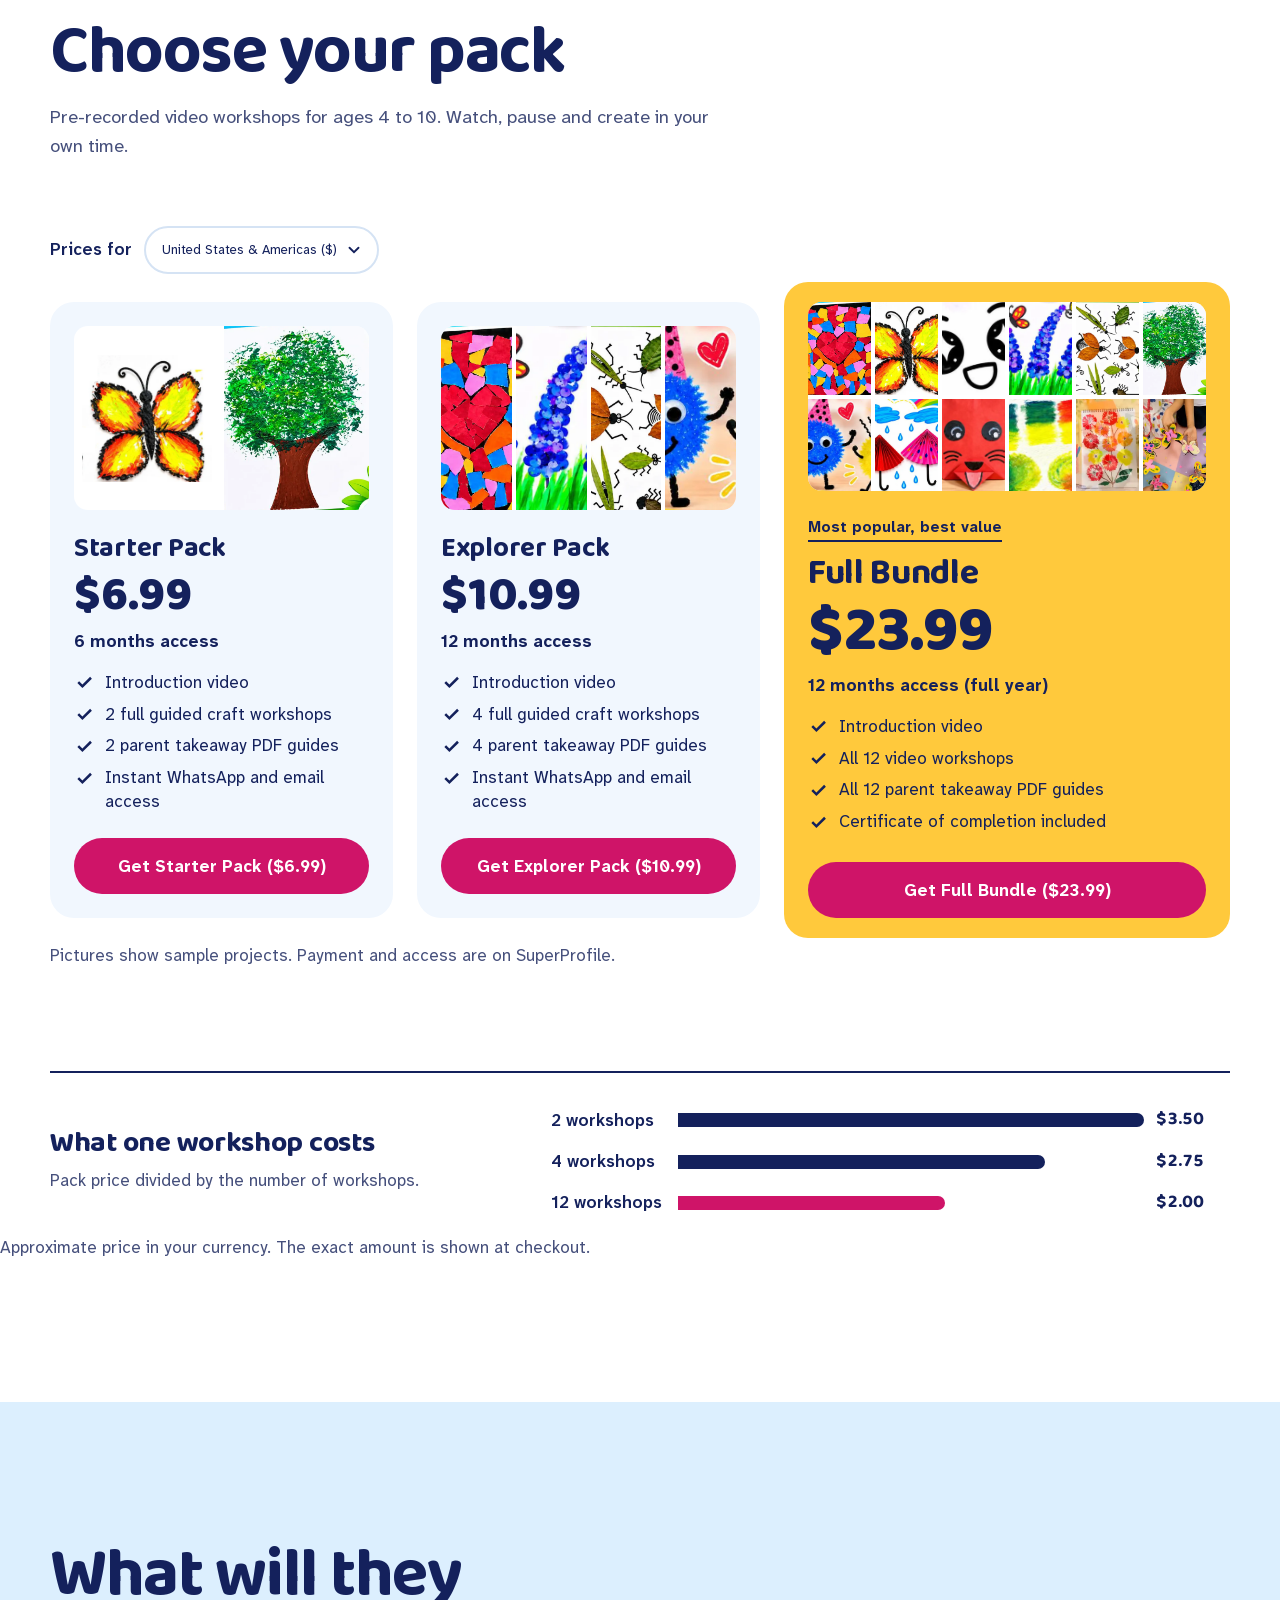
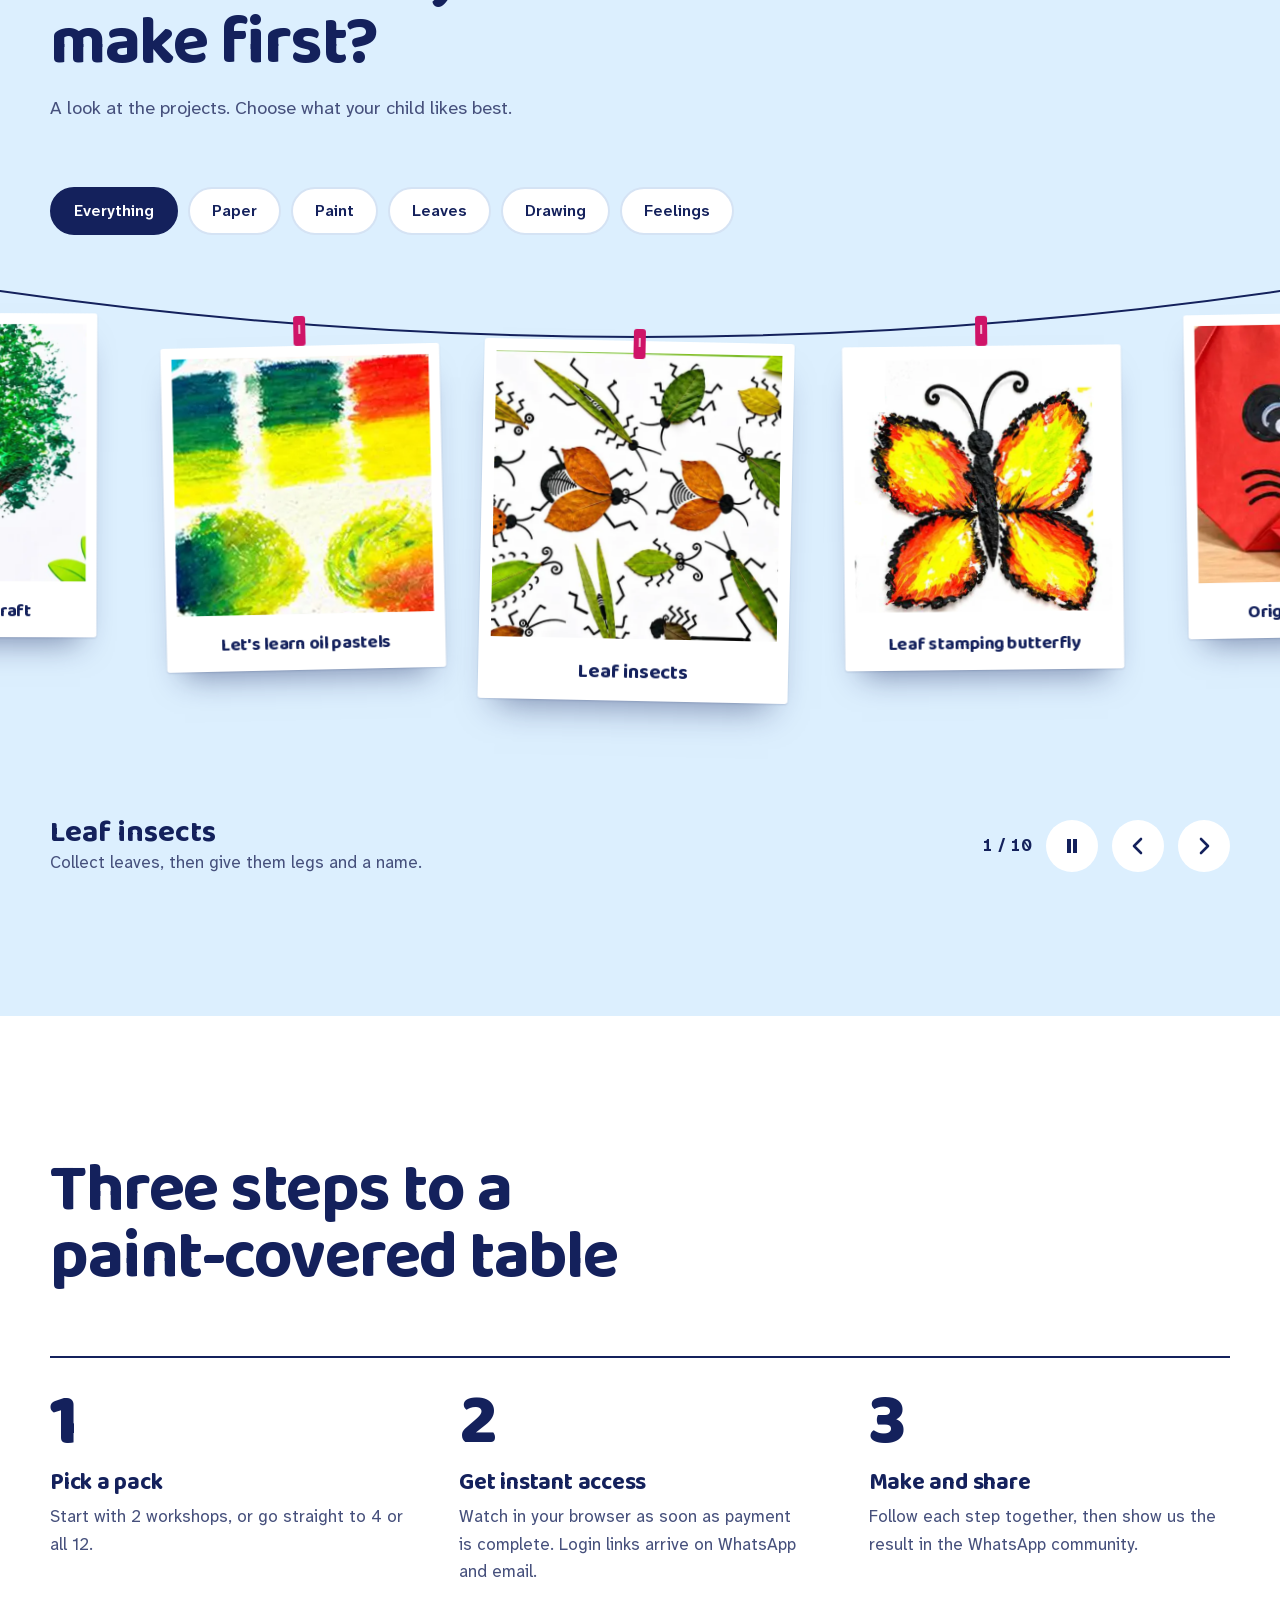
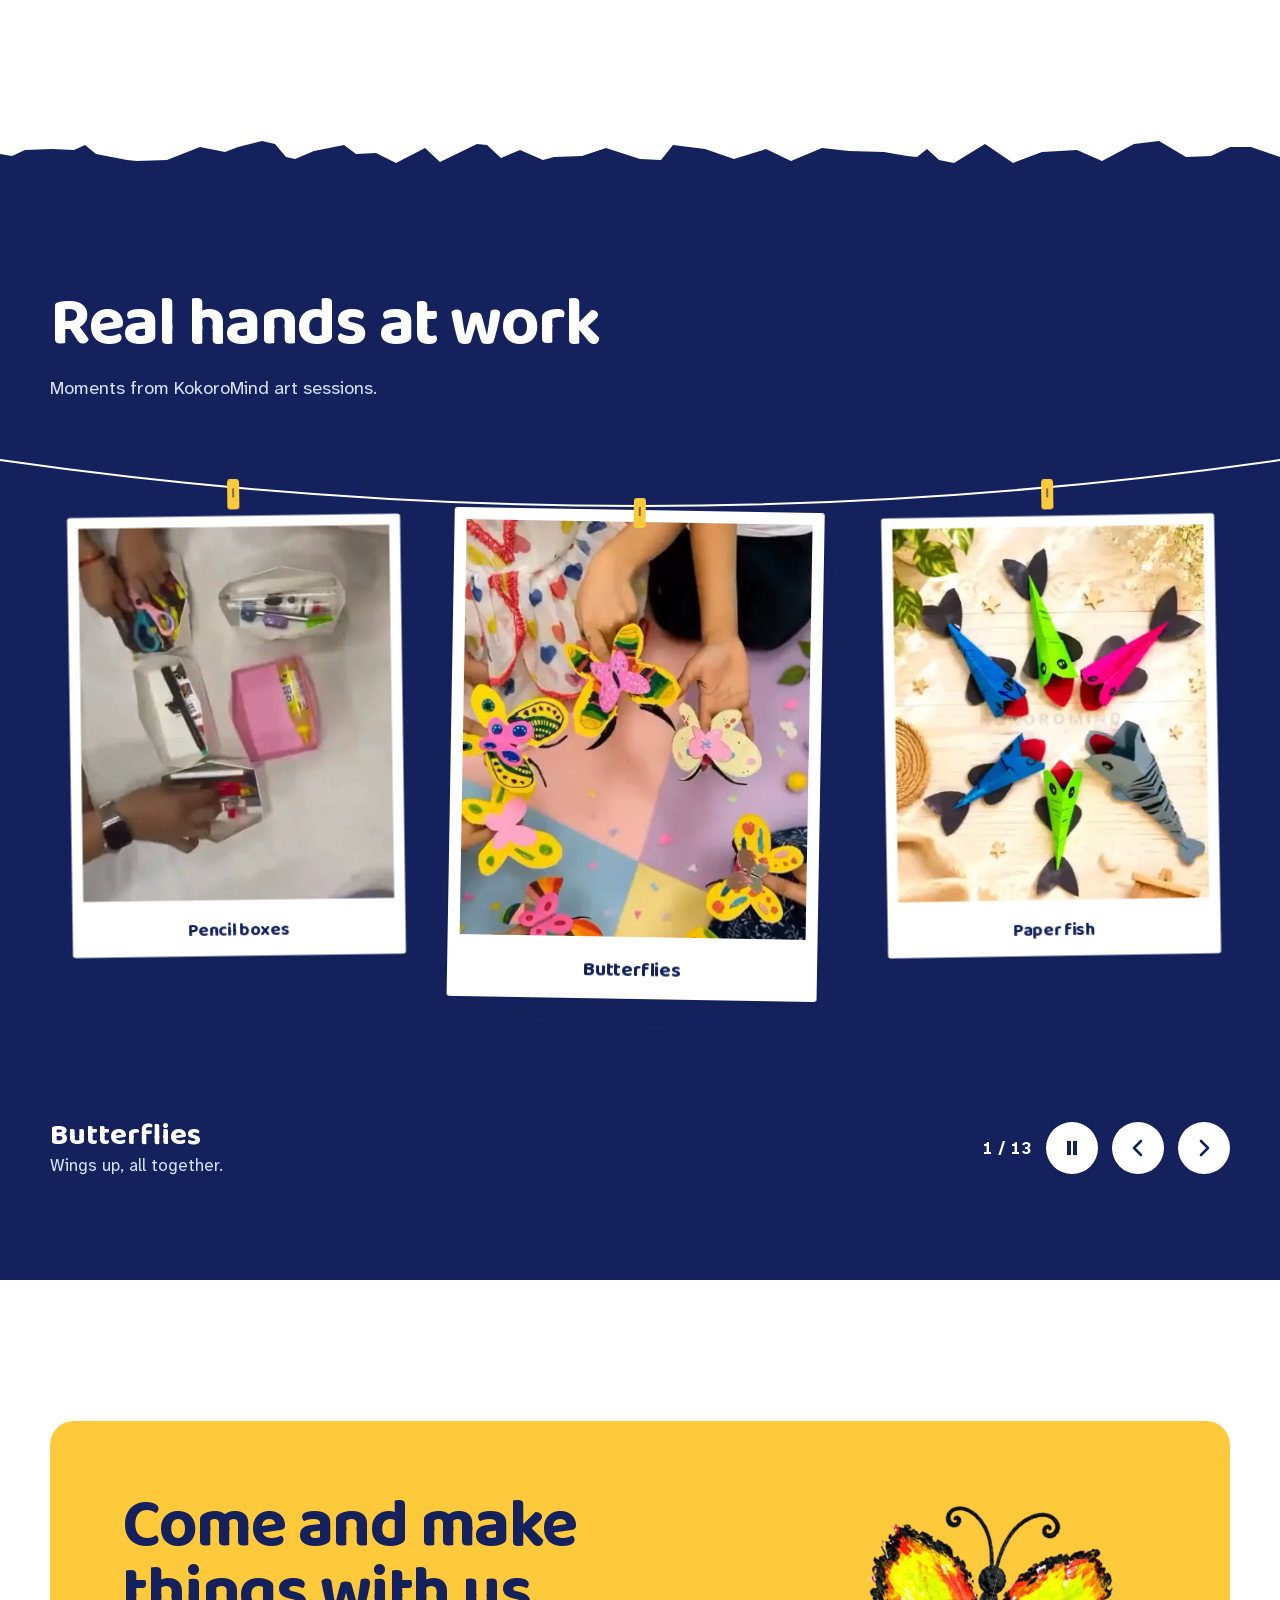
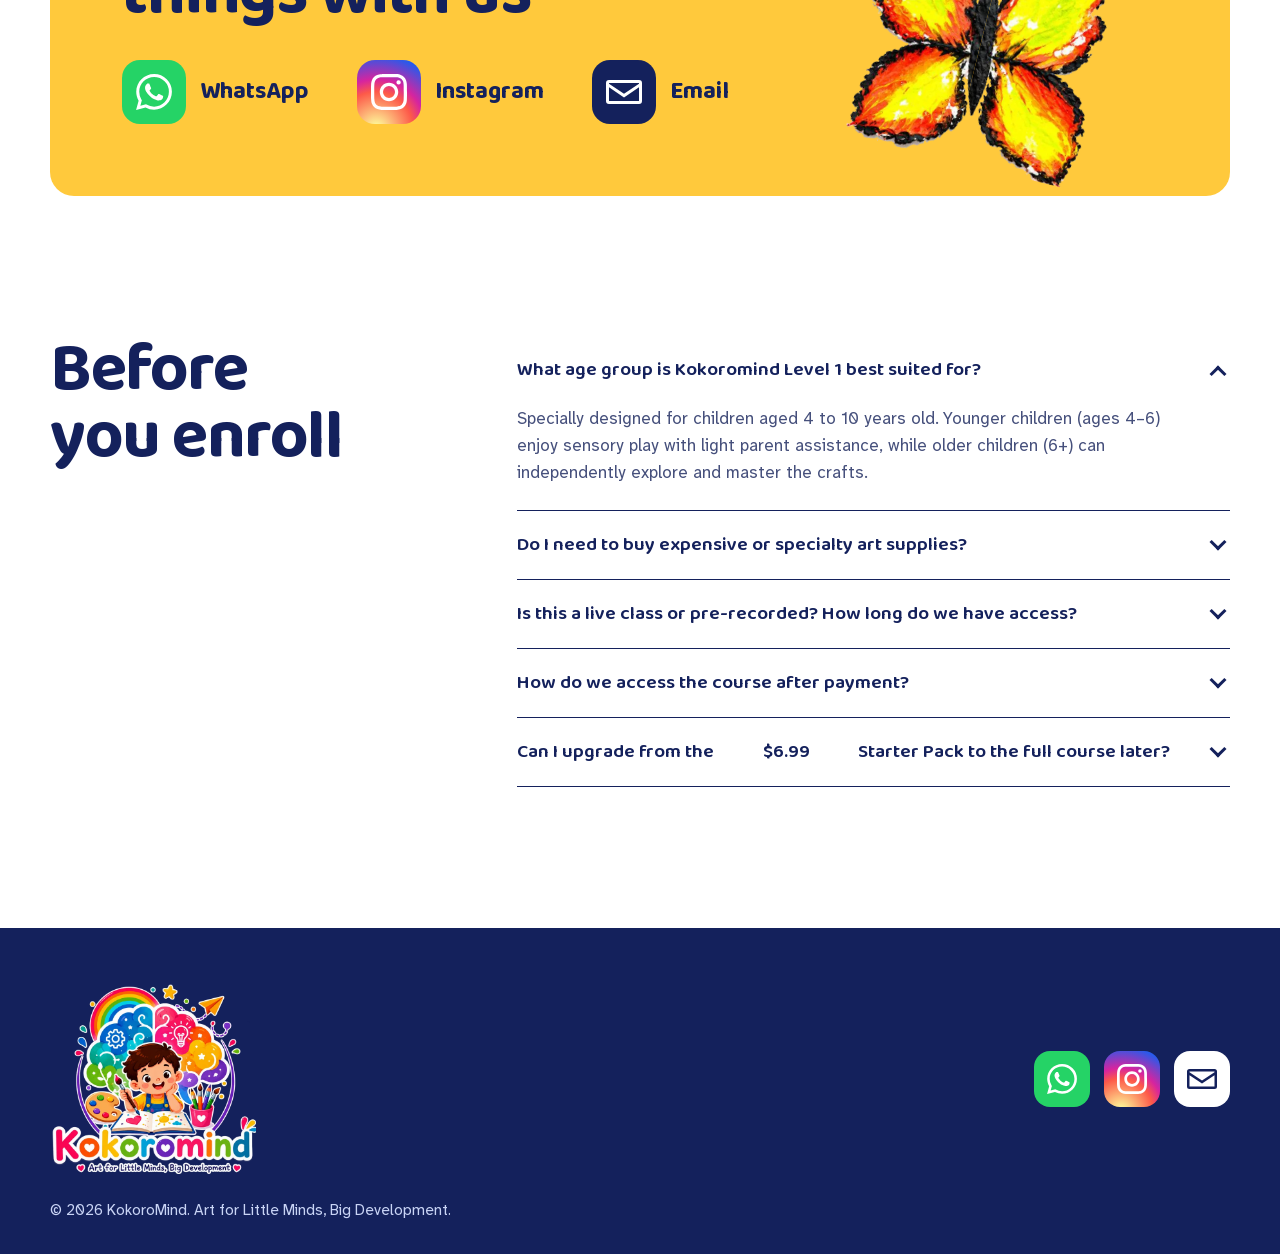
==== commit 398aea7a: "Make the courses page the homepage; regional pricing; remove prototypes - The courses landing page i" ====
--- a/courses/index.html
+++ b/courses/index.html
@@ -1,141 +1,6 @@
 <!DOCTYPE html>
-<html lang="en-IN">
-<head>
-<meta charset="UTF-8">
-<meta name="viewport" content="width=device-width, initial-scale=1, viewport-fit=cover">
-<title>Creative Brain Development Courses, Ages 4–10 | KokoroMind</title>
-<meta name="description" content="Swap 30 minutes of screen time for creativity. Step-by-step video craft workshops for ages 4–10: 2 for ₹199, 4 for ₹299 or all 12 for ₹799.">
-<link rel="canonical" href="https://kokoromind.in/courses/">
-<meta name="robots" content="index,follow,max-image-preview:large">
-<meta name="theme-color" content="#FFFFFF">
-<meta property="og:type" content="website"><meta property="og:site_name" content="KokoroMind"><meta property="og:locale" content="en_IN">
-<meta property="og:title" content="Creative Brain Development Courses, Ages 4–10 | KokoroMind"><meta property="og:description" content="Swap 30 minutes of screen time for creativity. Step-by-step video craft workshops for ages 4–10: 2 for ₹199, 4 for ₹299 or all 12 for ₹799."><meta property="og:url" content="https://kokoromind.in/courses/">
-<meta property="og:image" content="https://kokoromind.in/assets/img/og-courses.jpg"><meta property="og:image:width" content="1200"><meta property="og:image:height" content="630"><meta property="og:image:alt" content="Children's art and craft projects on a blue table">
-<meta name="twitter:card" content="summary_large_image">
-<link rel="icon" type="image/png" href="../assets/img/icon.png"><link rel="apple-touch-icon" href="../assets/img/icon.png">
-<link rel="preload" href="../assets/fonts/baloo2.woff2" as="font" type="font/woff2" crossorigin>
-<link rel="preload" href="../assets/fonts/atkinson.woff2" as="font" type="font/woff2" crossorigin>
-<link rel="preload" as="image" type="image/webp" href="../assets/img/hero.webp" media="(min-width:761px)" fetchpriority="high">
-<link rel="preload" as="image" type="image/webp" href="../assets/img/hero-mobile.webp" media="(max-width:760px)" fetchpriority="high">
-<link rel="stylesheet" href="../assets/css/tokens.css?v=2"><link rel="stylesheet" href="../assets/css/courses.css?v=7">
-<script type="application/ld+json">{"@context": "https://schema.org", "@graph": [{"@type": "Organization", "@id": "https://kokoromind.in/#org", "name": "KokoroMind", "url": "https://kokoromind.in/", "logo": "https://kokoromind.in/assets/img/icon.png", "sameAs": ["https://www.instagram.com/mykokoromind/"]}, {"@type": "WebPage", "@id": "https://kokoromind.in/courses/", "url": "https://kokoromind.in/courses/", "name": "Art & Craft Courses for Kids", "isPartOf": {"@id": "https://kokoromind.in/#site"}, "primaryImageOfPage": "https://kokoromind.in/assets/img/og-courses.jpg"}, {"@type": "WebSite", "@id": "https://kokoromind.in/#site", "url": "https://kokoromind.in/", "name": "KokoroMind"}, {"@type": "BreadcrumbList", "itemListElement": [{"@type": "ListItem", "position": 1, "name": "Home", "item": "https://kokoromind.in/"}, {"@type": "ListItem", "position": 2, "name": "Courses", "item": "https://kokoromind.in/courses/"}]}, {"@type": "ItemList", "itemListElement": [{"@type": "ListItem", "position": 1, "item": {"@type": "Course", "name": "Starter Pack: 2 video craft workshops for kids aged 4 to 10", "description": "Two guided video craft workshops and parent guides. 6 months access.", "url": "https://kokoromind.in/courses/#courses", "inLanguage": "en", "audience": {"@type": "PeopleAudience", "suggestedMinAge": 4, "suggestedMaxAge": 10}, "about": "Creative brain development through art and craft", "provider": {"@id": "https://kokoromind.in/#org"}, "offers": {"@type": "Offer", "price": "199", "priceCurrency": "INR", "category": "Paid", "url": "https://superprofile.bio/course/kokoromind-course-1"}}}, {"@type": "ListItem", "position": 2, "item": {"@type": "Course", "name": "Explorer Pack: 4 video craft workshops for kids aged 4 to 10", "description": "Four guided video craft workshops and parent guides. 12 months access.", "url": "https://kokoromind.in/courses/#courses", "inLanguage": "en", "audience": {"@type": "PeopleAudience", "suggestedMinAge": 4, "suggestedMaxAge": 10}, "about": "Creative brain development through art and craft", "provider": {"@id": "https://kokoromind.in/#org"}, "offers": {"@type": "Offer", "price": "299", "priceCurrency": "INR", "category": "Paid", "url": "https://superprofile.bio/course/kokoromind-course-1"}}}, {"@type": "ListItem", "position": 3, "item": {"@type": "Course", "name": "Full Course: 12 video craft workshops for kids aged 4 to 10", "description": "Twelve guided video craft workshops, parent guides and a certificate of completion. 12 months access.", "url": "https://kokoromind.in/courses/#courses", "inLanguage": "en", "audience": {"@type": "PeopleAudience", "suggestedMinAge": 4, "suggestedMaxAge": 10}, "about": "Creative brain development through art and craft", "provider": {"@id": "https://kokoromind.in/#org"}, "offers": {"@type": "Offer", "price": "799", "priceCurrency": "INR", "category": "Paid", "url": "https://superprofile.bio/course/kokoromind-course-1"}}}]}, {"@type": "FAQPage", "mainEntity": [{"@type": "Question", "name": "What age group is Kokoromind Level 1 best suited for?", "acceptedAnswer": {"@type": "Answer", "text": "Specially designed for children aged 4 to 10 years old. Younger children (ages 4–6) enjoy sensory play with light parent assistance, while older children (6+) can independently explore and master the crafts."}}, {"@type": "Question", "name": "Do I need to buy expensive or specialty art supplies?", "acceptedAnswer": {"@type": "Answer", "text": "Not at all! All activities use simple, everyday materials you already have at home, such as basic crayons, plain drawing paper, pencils, safety scissors, and fallen leaves or pebbles."}}, {"@type": "Question", "name": "Is this a live class or pre-recorded? How long do we have access?", "acceptedAnswer": {"@type": "Answer", "text": "These are pre-recorded high-definition video workshops. The Explorer Pack and Full Course include 12 full months of access, and the Starter Pack includes 6 months. Your child can watch, pause, rewind, and create anytime that fits your family's routine."}}, {"@type": "Question", "name": "How do we access the course after payment?", "acceptedAnswer": {"@type": "Answer", "text": "Access is instant! As soon as payment is complete, you can watch right in your browser, and direct login links are sent to your WhatsApp and email."}}, {"@type": "Question", "name": "Can I upgrade from the ₹199 Starter Pack to the full course later?", "acceptedAnswer": {"@type": "Answer", "text": "Yes! Inside your student dashboard, you can easily upgrade to unlock all remaining workshops and guides at any time."}}]}]}</script>
-<link rel="stylesheet" href="../assets/css/butterflies.css"></head>
-<body>
-<a class="skip" href="#main">Skip to content</a>
-<header class="top"><div class="wrap">
-<a class="brand" href="../"><img class="logo-mark" src="../assets/img/logo.webp?v=2" width="420" height="366" alt="Kokoromind"></a>
-<nav aria-label="Main"><a href="#courses">Courses</a><a href="#activities">Activities</a><a href="#community">Community</a><a href="#faq">Questions</a></nav>
-<a class="btn" href="#courses">Enroll</a>
-</div></header>
-<main id="main">
-<section class="hero">
-<div class="wrap"><div class="hero-copy">
-<p class="kicker">Creative Brain Development Enrichment (Ages 4–10)</p>
-<h1>Replace 30 minutes of daily screen time with real <span style="white-space:nowrap">brain-building</span> creativity</h1>
-<p>12 gentle, step-by-step video craft workshops and parent takeaway guides that turn everyday paper, pebbles, and colors into calm focus, fine motor control, and creative confidence.</p>
-<div class="actions"><a class="btn" href="#courses">See the courses</a><a class="btn light" href="https://chat.whatsapp.com/Cjz5mJUXl7TEdf5YNnwVyl" target="_blank" rel="noopener"><svg class="icon" viewBox="0 0 24 24" aria-hidden="true"><path d="M17.472 14.382c-.297-.149-1.758-.867-2.03-.967-.273-.099-.471-.148-.67.15-.197.297-.767.966-.94 1.164-.173.199-.347.223-.644.075-.297-.15-1.255-.463-2.39-1.475-.883-.788-1.48-1.761-1.653-2.059-.173-.297-.018-.458.13-.606.134-.133.298-.347.446-.52.149-.174.198-.298.298-.497.099-.198.05-.371-.025-.52-.075-.149-.669-1.612-.916-2.207-.242-.579-.487-.5-.669-.51-.173-.008-.371-.01-.57-.01-.198 0-.52.074-.792.372-.272.297-1.04 1.016-1.04 2.479 0 1.462 1.065 2.875 1.213 3.074.149.198 2.096 3.2 5.077 4.487.709.306 1.262.489 1.694.625.712.227 1.36.195 1.871.118.571-.085 1.758-.719 2.006-1.413.248-.694.248-1.289.173-1.413-.074-.124-.272-.198-.57-.347m-5.421 7.403h-.004a9.87 9.87 0 01-5.031-1.378l-.361-.214-3.741.982.998-3.648-.235-.374a9.86 9.86 0 01-1.51-5.26c.001-5.45 4.436-9.884 9.888-9.884 2.64 0 5.122 1.03 6.988 2.898a9.825 9.825 0 012.893 6.994c-.003 5.45-4.437 9.884-9.885 9.884m8.413-18.297A11.815 11.815 0 0012.05 0C5.495 0 .16 5.335.157 11.892c0 2.096.547 4.142 1.588 5.945L.057 24l6.305-1.654a11.882 11.882 0 005.683 1.448h.005c6.554 0 11.89-5.335 11.893-11.893a11.821 11.821 0 00-3.48-8.413Z"/></svg>Join the community</a></div>
-</div></div>
-<div class="hero-art"><picture><source media="(max-width:760px)" srcset="../assets/img/hero-mobile.webp" width="740" height="720"><img src="../assets/img/hero.webp" width="1280" height="720" alt="Paper butterfly, origami dog and cat, leaf insects, pom-pom monsters and lavender painting on a blue table" fetchpriority="high"></picture></div>
-<div class="flutter" aria-hidden="true"><span class="wing l"></span><span class="wing r"></span></div>
-<svg class="torn" viewBox="0 0 1440 46" preserveAspectRatio="xMidYMax slice" aria-hidden="true"><path d="M0,46 L0,15 L20,20 L33,14 L64,9 L75,12 L91,24 L106,20 L135,8 L158,23 L181,20 L205,26 L220,20 L231,23 L247,8 L278,16 L303,21 L327,20 L359,11 L389,16 L401,10 L422,27 L457,20 L469,29 L479,18 L495,30 L506,23 L543,28 L568,14 L595,12 L623,10 L649,9 L673,30 L688,12 L724,26 L747,26 L784,22 L802,25 L822,21 L835,13 L868,27 L880,25 L911,18 L942,19 L971,23 L996,27 L1011,17 L1024,19 L1049,17 L1074,29 L1085,24 L1123,30 L1149,15 L1169,15 L1207,8 L1225,18 L1241,16 L1251,21 L1268,20 L1286,30 L1323,21 L1337,29 L1358,11 L1372,29 L1408,8 L1423,13 L1440,18 L1440,46 Z"/></svg>
-</section>
-<section class="section why"><div class="wrap">
-<h2>Keeping them busy shouldn't be this hard</h2>
-<ul class="traps"><li><h3>The passive screen trap</h3><p>Fast digital animations leave children overstimulated and restless.</p></li>
-<li><h3>The complicated YouTube search</h3><p>Searching online often leads to difficult crafts, giant messes, and unfinished projects.</p></li>
-<li><h3>The pressure of “getting it right”</h3><p>Traditional templates create fear of making mistakes instead of trusting their own ideas.</p></li></ul>
-</div></section>
-<section class="section" id="courses"><div class="wrap">
-<div class="intro"><h2>Choose your pack</h2><p>Pre-recorded video workshops for ages 4 to 10. Watch, pause and create in your own time.</p></div>
-<div class="courses"><article class="course t1 place" id="pack-2" style="--i:0;--tilt:-2deg">
-<div class="pile p2" aria-hidden="true"><img src="../assets/img/butterfly.webp" width="600" height="588" alt="" loading="lazy" decoding="async"><img src="../assets/img/tree.webp" width="560" height="698" alt="" loading="lazy" decoding="async"></div>
-<div class="cbody"><h3>Starter Pack</h3>
-<p class="price"><span class="amt"><span class="rs">₹</span>199</span></p>
-<p class="access">6 months access</p>
-<ul class="inc"><li><svg class="icon" viewBox="0 0 24 24" aria-hidden="true"><path d="M9.500 18.200 3.800 12.500l2-2 3.700 3.700 8.700-8.700 2 2z"/></svg>Introduction video</li><li><svg class="icon" viewBox="0 0 24 24" aria-hidden="true"><path d="M9.500 18.200 3.800 12.500l2-2 3.700 3.700 8.700-8.700 2 2z"/></svg>2 full guided craft workshops</li><li><svg class="icon" viewBox="0 0 24 24" aria-hidden="true"><path d="M9.500 18.200 3.800 12.500l2-2 3.700 3.700 8.700-8.700 2 2z"/></svg>2 parent takeaway PDF guides</li><li><svg class="icon" viewBox="0 0 24 24" aria-hidden="true"><path d="M9.500 18.200 3.800 12.500l2-2 3.700 3.700 8.700-8.700 2 2z"/></svg>Instant WhatsApp and email access</li></ul>
-<!-- ENROLL LINK: Starter Pack (199) -->
-<a class="btn" data-course="199" href="https://superprofile.bio/course/kokoromind-course-1" target="_blank" rel="noopener"><span>Get Starter Pack (<span class="rs">₹</span>199)</span><span class="sr">, opens SuperProfile</span></a></div>
-</article><article class="course t2 place" id="pack-4" style="--i:1;--tilt:1.5deg">
-<div class="pile p4" aria-hidden="true"><img src="../assets/img/collage.webp" width="560" height="702" alt="" loading="lazy" decoding="async"><img src="../assets/img/lavender.webp" width="720" height="402" alt="" loading="lazy" decoding="async"><img src="../assets/img/insects.webp" width="720" height="584" alt="" loading="lazy" decoding="async"><img src="../assets/img/monsters.webp" width="640" height="474" alt="" loading="lazy" decoding="async"></div>
-<div class="cbody"><h3>Explorer Pack</h3>
-<p class="price"><span class="amt"><span class="rs">₹</span>299</span></p>
-<p class="access">12 months access</p>
-<ul class="inc"><li><svg class="icon" viewBox="0 0 24 24" aria-hidden="true"><path d="M9.500 18.200 3.800 12.500l2-2 3.700 3.700 8.700-8.700 2 2z"/></svg>Introduction video</li><li><svg class="icon" viewBox="0 0 24 24" aria-hidden="true"><path d="M9.500 18.200 3.800 12.500l2-2 3.700 3.700 8.700-8.700 2 2z"/></svg>4 full guided craft workshops</li><li><svg class="icon" viewBox="0 0 24 24" aria-hidden="true"><path d="M9.500 18.200 3.800 12.500l2-2 3.700 3.700 8.700-8.700 2 2z"/></svg>4 parent takeaway PDF guides</li><li><svg class="icon" viewBox="0 0 24 24" aria-hidden="true"><path d="M9.500 18.200 3.800 12.500l2-2 3.700 3.700 8.700-8.700 2 2z"/></svg>Instant WhatsApp and email access</li></ul>
-<!-- ENROLL LINK: Explorer Pack (299) -->
-<a class="btn" data-course="299" href="https://superprofile.bio/course/kokoromind-course-1" target="_blank" rel="noopener"><span>Get Explorer Pack (<span class="rs">₹</span>299)</span><span class="sr">, opens SuperProfile</span></a></div>
-</article><article class="course t3 big place" id="pack-12" style="--i:2;--tilt:-1deg">
-<div class="pile-box"><div class="pile p12" aria-hidden="true"><img src="../assets/img/collage.webp" width="560" height="702" alt="" loading="lazy" decoding="async"><img src="../assets/img/butterfly.webp" width="600" height="588" alt="" loading="lazy" decoding="async"><img src="../assets/img/eyes.webp" width="560" height="422" alt="" loading="lazy" decoding="async"><img src="../assets/img/lavender.webp" width="720" height="402" alt="" loading="lazy" decoding="async"><img src="../assets/img/insects.webp" width="720" height="584" alt="" loading="lazy" decoding="async"><img src="../assets/img/tree.webp" width="560" height="698" alt="" loading="lazy" decoding="async"><img src="../assets/img/monsters.webp" width="640" height="474" alt="" loading="lazy" decoding="async"><img src="../assets/img/umbrella.webp" width="720" height="576" alt="" loading="lazy" decoding="async"><img src="../assets/img/origami.webp" width="720" height="400" alt="" loading="lazy" decoding="async"><img src="../assets/img/pastels.webp" width="480" height="372" alt="" loading="lazy" decoding="async"><img src="../assets/img/poster-flowers.webp" width="480" height="640" alt="" loading="lazy" decoding="async"><img src="../assets/img/poster-butterflies.webp" width="480" height="640" alt="" loading="lazy" decoding="async"></div></div>
-<div class="cbody"><p class="tag">Most popular, best value</p><h3>Full Course</h3>
-<p class="price"><span class="amt"><span class="rs">₹</span>799</span><span class="was"><s><span class="sr">Regular price </span><span class="rs">₹</span>1,500</s> <b>47% off</b></span></p>
-<p class="access">12 months access (full year)</p>
-<ul class="inc"><li><svg class="icon" viewBox="0 0 24 24" aria-hidden="true"><path d="M9.500 18.200 3.800 12.500l2-2 3.700 3.700 8.700-8.700 2 2z"/></svg>Introduction video</li><li><svg class="icon" viewBox="0 0 24 24" aria-hidden="true"><path d="M9.500 18.200 3.800 12.500l2-2 3.700 3.700 8.700-8.700 2 2z"/></svg>All 12 video workshops</li><li><svg class="icon" viewBox="0 0 24 24" aria-hidden="true"><path d="M9.500 18.200 3.800 12.500l2-2 3.700 3.700 8.700-8.700 2 2z"/></svg>All 12 parent takeaway PDF guides</li><li><svg class="icon" viewBox="0 0 24 24" aria-hidden="true"><path d="M9.500 18.200 3.800 12.500l2-2 3.700 3.700 8.700-8.700 2 2z"/></svg>Certificate of completion included</li></ul>
-<!-- ENROLL LINK: Full Course (799) -->
-<a class="btn" data-course="799" href="https://superprofile.bio/course/kokoromind-course-1" target="_blank" rel="noopener"><span>Get Full Course (<span class="rs">₹</span>799)</span><span class="sr">, opens SuperProfile</span></a></div>
-</article></div>
-<p class="note">Pictures show sample projects. Payment and access are on SuperProfile.</p>
-<div class="value rv"><div><h3>What one workshop costs</h3><p>Pack price divided by the number of workshops.</p></div><dl class="bars"><div style="--i:0"><dt>2 workshops</dt><dd class="track"><span class="bar" style="--w:100%;--c:var(--ink)"></span></dd><dd><span class="rs">₹</span>99.50</dd></div><div style="--i:1"><dt>4 workshops</dt><dd class="track"><span class="bar" style="--w:75.1%;--c:var(--ink)"></span></dd><dd><span class="rs">₹</span>74.75</dd></div><div style="--i:2"><dt>12 workshops</dt><dd class="track"><span class="bar" style="--w:66.9%;--c:var(--pink)"></span></dd><dd><span class="rs">₹</span>66.58</dd></div></dl></div>
-</div></section>
-<section class="section make" id="activities"><div class="wrap">
-<div class="intro"><h2>What will they make first?</h2><p>A look at the projects. Choose what your child likes best.</p></div>
-<div class="filters" role="group" aria-label="Filter activities"><button data-f="all" aria-pressed="true">Everything</button><button data-f="paper" aria-pressed="false">Paper</button><button data-f="paint" aria-pressed="false">Paint</button><button data-f="nature" aria-pressed="false">Leaves</button><button data-f="drawing" aria-pressed="false">Drawing</button><button data-f="feelings" aria-pressed="false">Feelings</button></div>
-<p class="sr" id="filter-status" role="status"></p>
-</div>
-<!-- Settings: data-autoplay = ms per print, data-speed = spring stiffness, data-sag = string sag in px, data-swing = 0 to hold prints still -->
-<div class="pl-root" role="region" aria-roledescription="carousel" aria-label="Activities" data-autoplay="1200" data-speed="200" data-sag="46" data-swing="1" data-card="310">
-<svg class="pl-string" aria-hidden="true"><path fill="none" stroke="#14215C" stroke-width="2" stroke-linecap="round"/></svg>
-<ul class="pl-list"><li class="pl-card" data-k="nature drawing" data-title="Leaf insects" data-sub="Collect leaves, then give them legs and a name."><div class="pl-print"><div class="pl-shot"><img src="../assets/img/insects.webp" width="720" height="584" alt="Insects made from real leaves with drawn legs" loading="lazy" decoding="async"></div><h3 class="pl-note">Leaf insects</h3></div><span class="pl-peg" aria-hidden="true"></span></li>
-<li class="pl-card" data-k="nature paint" data-title="Leaf stamping butterfly" data-sub="Paint a leaf, press it down, watch wings appear."><div class="pl-print"><div class="pl-shot"><img src="../assets/img/butterfly.webp" width="600" height="588" alt="Butterfly with wings stamped from painted leaves" loading="lazy" decoding="async"></div><h3 class="pl-note">Leaf stamping butterfly</h3></div><span class="pl-peg" aria-hidden="true"></span></li>
-<li class="pl-card" data-k="paper" data-title="Origami dog and cat" data-sub="A few folds and two eyes make a pet."><div class="pl-print"><div class="pl-shot"><img src="../assets/img/origami.webp" width="720" height="400" alt="Red origami dog with drawn eyes and whiskers" loading="lazy" decoding="async"></div><h3 class="pl-note">Origami dog and cat</h3></div><span class="pl-peg" aria-hidden="true"></span></li>
-<li class="pl-card" data-k="feelings" data-title="Emotions monster" data-sub="Fuzzy friends for happy, sad and everything between."><div class="pl-print"><div class="pl-shot"><img src="../assets/img/monsters.webp" width="640" height="474" alt="Blue and yellow fuzzy monsters with smiling faces" loading="lazy" decoding="async"></div><h3 class="pl-note">Emotions monster</h3></div><span class="pl-peg" aria-hidden="true"></span></li>
-<li class="pl-card" data-k="paper" data-title="Paper collage craft" data-sub="Tear, place, stick. Scraps become a picture."><div class="pl-print"><div class="pl-shot"><img src="../assets/img/collage.webp" width="560" height="702" alt="Torn paper collage with a red heart in the centre" loading="lazy" decoding="async"></div><h3 class="pl-note">Paper collage craft</h3></div><span class="pl-peg" aria-hidden="true"></span></li>
-<li class="pl-card" data-k="paint" data-title="Lavender finger painting" data-sub="Fingerprints bloom into a whole field."><div class="pl-print"><div class="pl-shot"><img src="../assets/img/lavender.webp" width="720" height="402" alt="Lavender flowers painted with fingerprints" loading="lazy" decoding="async"></div><h3 class="pl-note">Lavender finger painting</h3></div><span class="pl-peg" aria-hidden="true"></span></li>
-<li class="pl-card" data-k="drawing feelings" data-title="How to draw eyes" data-sub="One small line changes the whole mood."><div class="pl-print"><div class="pl-shot"><img src="../assets/img/eyes.webp" width="560" height="422" alt="Cartoon face with starry eyes" loading="lazy" decoding="async"></div><h3 class="pl-note">How to draw eyes</h3></div><span class="pl-peg" aria-hidden="true"></span></li>
-<li class="pl-card" data-k="paper" data-title="Rain umbrella craft" data-sub="Pleat the paper and open it up for a rainy day."><div class="pl-print"><div class="pl-shot"><img src="../assets/img/umbrella.webp" width="720" height="576" alt="Two pleated paper umbrellas in drawn rain" loading="lazy" decoding="async"></div><h3 class="pl-note">Rain umbrella craft</h3></div><span class="pl-peg" aria-hidden="true"></span></li>
-<li class="pl-card" data-k="paint" data-title="Dabbing tree craft" data-sub="Scrunched foil makes very good leaves."><div class="pl-print"><div class="pl-shot"><img src="../assets/img/tree.webp" width="560" height="698" alt="Tree with a canopy of dabbed green paint" loading="lazy" decoding="async"></div><h3 class="pl-note">Dabbing tree craft</h3></div><span class="pl-peg" aria-hidden="true"></span></li>
-<li class="pl-card" data-k="drawing" data-title="Let's learn oil pastels" data-sub="Holding, lines, blending and colour mixing."><div class="pl-print"><div class="pl-shot"><img src="../assets/img/pastels.webp" width="480" height="372" alt="Oil pastel colour blends in green, yellow and red" loading="lazy" decoding="async"></div><h3 class="pl-note">Let's learn oil pastels</h3></div><span class="pl-peg" aria-hidden="true"></span></li>
-</ul>
-<div class="pl-bar" hidden><div class="pl-cap" aria-hidden="true"><b class="pl-title"></b><span class="pl-sub"></span></div><span class="pl-count" aria-hidden="true"></span>
-<button type="button" class="pl-btn" data-do="pause" aria-label="Pause slideshow"><svg viewBox="0 0 24 24" aria-hidden="true"><path class="pa" d="M7 5h4v14H7zM13 5h4v14h-4z"/><path class="pl" d="M8 5v14l11-7z"/></svg></button><button type="button" class="pl-btn" data-do="prev" aria-label="Previous activity"><svg viewBox="0 0 24 24" aria-hidden="true"><path class="st" d="m15 5-7 7 7 7"/></svg></button><button type="button" class="pl-btn" data-do="next" aria-label="Next activity"><svg viewBox="0 0 24 24" aria-hidden="true"><path class="st" d="m9 5 7 7-7 7"/></svg></button></div><p class="sr pl-live" aria-live="polite"></p></div>
-<div class="wrap">
-</div></section>
-<section class="section"><div class="wrap">
-<div class="intro"><h2>Three steps to a paint-covered table</h2></div>
-<ol class="steps"><li><h3>Pick a pack</h3><p>Start with 2 workshops, or go straight to 4 or all 12.</p></li><li><h3>Get instant access</h3><p>Watch in your browser as soon as payment is complete. Login links arrive on WhatsApp and email.</p></li><li><h3>Make and share</h3><p>Follow each step together, then show us the result in the WhatsApp community.</p></li></ol>
-</div></section>
-<section class="section studio"><svg class="torn" viewBox="0 0 1440 46" preserveAspectRatio="xMidYMax slice" aria-hidden="true"><path d="M0,46 L0,11 L9,20 L28,13 L55,21 L92,15 L105,21 L132,22 L154,21 L165,26 L176,17 L207,11 L217,10 L247,11 L280,24 L305,19 L318,24 L342,30 L355,27 L366,14 L375,12 L394,20 L424,26 L436,17 L456,18 L476,8 L505,23 L520,9 L557,27 L567,26 L581,13 L600,21 L623,11 L634,14 L662,15 L686,23 L720,12 L741,11 L753,26 L785,22 L814,12 L846,22 L871,10 L902,23 L929,20 L964,19 L987,15 L997,14 L1007,22 L1019,11 L1034,8 L1065,27 L1093,8 L1122,19 L1157,21 L1182,10 L1214,27 L1239,30 L1266,14 L1291,15 L1310,24 L1331,24 L1360,14 L1369,17 L1397,17 L1435,10 L1440,18 L1440,46 Z"/></svg><div class="wrap">
-<div class="intro"><h2>Real hands at work</h2><p>Moments from KokoroMind art sessions.</p></div>
-</div>
-<div class="pl-root" role="region" aria-roledescription="carousel" aria-label="Videos" data-autoplay="2600" data-speed="200" data-sag="46" data-swing="1" data-card="370" data-ratio="1.2">
-<svg class="pl-string" aria-hidden="true"><path fill="none" stroke="#fff" stroke-width="2" stroke-linecap="round"/></svg>
-<ul class="pl-list"><li class="pl-card" data-k="" data-title="Butterflies" data-sub="Wings up, all together."><div class="pl-print"><div class="pl-shot"><video muted loop playsinline preload="none" width="480" height="640" poster="../assets/img/poster-butterflies.webp" data-src="../assets/video/butterflies.mp4" aria-label="Hands holding handmade paper butterflies"></video></div><h3 class="pl-note">Butterflies</h3></div><span class="pl-peg" aria-hidden="true"></span></li>
-<li class="pl-card" data-k="" data-title="Paper fish" data-sub="Fold, curl and glue."><div class="pl-print"><div class="pl-shot"><video muted loop playsinline preload="none" width="480" height="640" poster="../assets/img/poster-fish.webp" data-src="../assets/video/fish.mp4" aria-label="Colourful paper fish arranged on a table"></video></div><h3 class="pl-note">Paper fish</h3></div><span class="pl-peg" aria-hidden="true"></span></li>
-<li class="pl-card" data-k="" data-title="Dabbed tree" data-sub="Scrunch, dip, dab."><div class="pl-print"><div class="pl-shot"><video muted loop playsinline preload="none" width="480" height="640" poster="../assets/img/poster-tree.webp" data-src="../assets/video/tree.mp4" aria-label="A hand dabbing green paint onto a tree painting"></video></div><h3 class="pl-note">Dabbed tree</h3></div><span class="pl-peg" aria-hidden="true"></span></li>
-<li class="pl-card" data-k="" data-title="Painted leaves" data-sub="One dab after another."><div class="pl-print"><div class="pl-shot"><video muted loop playsinline preload="none" width="480" height="640" poster="../assets/img/poster-greens.webp" data-src="../assets/video/greens.mp4" aria-label="A hand dabbing green paint onto paper"></video></div><h3 class="pl-note">Painted leaves</h3></div><span class="pl-peg" aria-hidden="true"></span></li>
-<li class="pl-card" data-k="" data-title="Flower prints" data-sub="A sketchbook in bloom."><div class="pl-print"><div class="pl-shot"><video muted loop playsinline preload="none" width="480" height="640" poster="../assets/img/poster-flowers.webp" data-src="../assets/video/flowers.mp4" aria-label="Paintings of red, yellow and pink flowers"></video></div><h3 class="pl-note">Flower prints</h3></div><span class="pl-peg" aria-hidden="true"></span></li>
-<li class="pl-card" data-k="" data-title="Paper pouches" data-sub="Made to be used."><div class="pl-print"><div class="pl-shot"><video muted loop playsinline preload="none" width="480" height="640" poster="../assets/img/poster-pouches.webp" data-src="../assets/video/pouches.mp4" aria-label="Paper pencil pouches with drawn faces"></video></div><h3 class="pl-note">Paper pouches</h3></div><span class="pl-peg" aria-hidden="true"></span></li>
-<li class="pl-card" data-k="" data-title="Origami circle" data-sub="Everyone made one."><div class="pl-print"><div class="pl-shot"><video muted loop playsinline preload="none" width="480" height="640" poster="../assets/img/poster-origami.webp" data-src="../assets/video/origami.mp4" aria-label="A circle of colourful origami made by children"></video></div><h3 class="pl-note">Origami circle</h3></div><span class="pl-peg" aria-hidden="true"></span></li>
-<li class="pl-card" data-k="" data-title="Flower stamping" data-sub="A new way to make petals."><div class="pl-print"><div class="pl-shot"><video muted loop playsinline preload="none" width="480" height="640" poster="../assets/img/poster-printing.webp" data-src="../assets/video/printing.mp4" aria-label="A hand stamping a pink flower onto paper"></video></div><h3 class="pl-note">Flower stamping</h3></div><span class="pl-peg" aria-hidden="true"></span></li>
-<li class="pl-card" data-k="" data-title="Drawing the details" data-sub="One line at a time."><div class="pl-print"><div class="pl-shot"><video muted loop playsinline preload="none" width="480" height="640" poster="../assets/img/poster-draw.webp" data-src="../assets/video/draw.mp4" aria-label="Hands drawing a face on folded paper"></video></div><h3 class="pl-note">Drawing the details</h3></div><span class="pl-peg" aria-hidden="true"></span></li>
-<li class="pl-card" data-k="" data-title="Box making" data-sub="Watch it pop open."><div class="pl-print"><div class="pl-shot"><video muted loop playsinline preload="none" width="480" height="640" poster="../assets/img/poster-boxfold.webp" data-src="../assets/video/boxfold.mp4" aria-label="Hands opening a folded paper box"></video></div><h3 class="pl-note">Box making</h3></div><span class="pl-peg" aria-hidden="true"></span></li>
-<li class="pl-card" data-k="" data-title="Fold by fold" data-sub="From a flat sheet to a box."><div class="pl-print"><div class="pl-shot"><video muted loop playsinline preload="none" width="480" height="640" poster="../assets/img/poster-fold.webp" data-src="../assets/video/fold.mp4" aria-label="Hands folding white paper"></video></div><h3 class="pl-note">Fold by fold</h3></div><span class="pl-peg" aria-hidden="true"></span></li>
-<li class="pl-card" data-k="" data-title="Our little forest" data-sub="Every tree is different."><div class="pl-print"><div class="pl-shot"><video muted loop playsinline preload="none" width="480" height="640" poster="../assets/img/poster-forest.webp" data-src="../assets/video/forest.mp4" aria-label="Tree paintings by children laid out together"></video></div><h3 class="pl-note">Our little forest</h3></div><span class="pl-peg" aria-hidden="true"></span></li>
-<li class="pl-card" data-k="" data-title="Pencil boxes" data-sub="Filled and ready."><div class="pl-print"><div class="pl-shot"><video muted loop playsinline preload="none" width="480" height="640" poster="../assets/img/poster-boxes.webp" data-src="../assets/video/boxes.mp4" aria-label="Folded paper boxes filled with pencils and crayons"></video></div><h3 class="pl-note">Pencil boxes</h3></div><span class="pl-peg" aria-hidden="true"></span></li></ul>
-<div class="pl-bar" hidden><div class="pl-cap" aria-hidden="true"><b class="pl-title"></b><span class="pl-sub"></span></div><span class="pl-count" aria-hidden="true"></span>
-<button type="button" class="pl-btn" data-do="pause" aria-label="Pause videos"><svg viewBox="0 0 24 24" aria-hidden="true"><path class="pa" d="M7 5h4v14H7zM13 5h4v14h-4z"/><path class="pl" d="M8 5v14l11-7z"/></svg></button><button type="button" class="pl-btn" data-do="prev" aria-label="Previous video"><svg viewBox="0 0 24 24" aria-hidden="true"><path class="st" d="m15 5-7 7 7 7"/></svg></button><button type="button" class="pl-btn" data-do="next" aria-label="Next video"><svg viewBox="0 0 24 24" aria-hidden="true"><path class="st" d="m9 5 7 7-7 7"/></svg></button></div><p class="sr pl-live" aria-live="polite"></p></div>
-</section>
-<section class="section" id="community"><div class="wrap"><div class="club">
-<div class="flutter" aria-hidden="true"><span class="wing l"></span><span class="wing r"></span></div>
-<h2>Come and make things with us</h2>
-<ul class="social "><li><a href="https://chat.whatsapp.com/Cjz5mJUXl7TEdf5YNnwVyl" target="_blank" rel="noopener"><span class="badge wa"><svg class="icon" viewBox="0 0 24 24" aria-hidden="true"><path d="M17.472 14.382c-.297-.149-1.758-.867-2.03-.967-.273-.099-.471-.148-.67.15-.197.297-.767.966-.94 1.164-.173.199-.347.223-.644.075-.297-.15-1.255-.463-2.39-1.475-.883-.788-1.48-1.761-1.653-2.059-.173-.297-.018-.458.13-.606.134-.133.298-.347.446-.52.149-.174.198-.298.298-.497.099-.198.05-.371-.025-.52-.075-.149-.669-1.612-.916-2.207-.242-.579-.487-.5-.669-.51-.173-.008-.371-.01-.57-.01-.198 0-.52.074-.792.372-.272.297-1.04 1.016-1.04 2.479 0 1.462 1.065 2.875 1.213 3.074.149.198 2.096 3.2 5.077 4.487.709.306 1.262.489 1.694.625.712.227 1.36.195 1.871.118.571-.085 1.758-.719 2.006-1.413.248-.694.248-1.289.173-1.413-.074-.124-.272-.198-.57-.347m-5.421 7.403h-.004a9.87 9.87 0 01-5.031-1.378l-.361-.214-3.741.982.998-3.648-.235-.374a9.86 9.86 0 01-1.51-5.26c.001-5.45 4.436-9.884 9.888-9.884 2.64 0 5.122 1.03 6.988 2.898a9.825 9.825 0 012.893 6.994c-.003 5.45-4.437 9.884-9.885 9.884m8.413-18.297A11.815 11.815 0 0012.05 0C5.495 0 .16 5.335.157 11.892c0 2.096.547 4.142 1.588 5.945L.057 24l6.305-1.654a11.882 11.882 0 005.683 1.448h.005c6.554 0 11.89-5.335 11.893-11.893a11.821 11.821 0 00-3.48-8.413Z"/></svg></span>WhatsApp</a></li><li><a href="https://www.instagram.com/mykokoromind/" target="_blank" rel="noopener"><span class="badge ig"><svg class="icon" viewBox="0 0 24 24" aria-hidden="true"><path d="M7.0301.084c-1.2768.0602-2.1487.264-2.911.5634-.7888.3075-1.4575.72-2.1228 1.3877-.6652.6677-1.075 1.3368-1.3802 2.127-.2954.7638-.4956 1.6365-.552 2.914-.0564 1.2775-.0689 1.6882-.0626 4.947.0062 3.2586.0206 3.6671.0825 4.9473.061 1.2765.264 2.1482.5635 2.9107.308.7889.72 1.4573 1.388 2.1228.6679.6655 1.3365 1.0743 2.1285 1.38.7632.295 1.6361.4961 2.9134.552 1.2773.056 1.6884.069 4.9462.0627 3.2578-.0062 3.668-.0207 4.9478-.0814 1.28-.0607 2.147-.2652 2.9098-.5633.7889-.3086 1.4578-.72 2.1228-1.3881.665-.6682 1.0745-1.3378 1.3795-2.1284.2957-.7632.4966-1.636.552-2.9124.056-1.2809.0692-1.6898.063-4.948-.0063-3.2583-.021-3.6668-.0817-4.9465-.0607-1.2797-.264-2.1487-.5633-2.9117-.3084-.7889-.72-1.4568-1.3876-2.1228C21.2982 1.33 20.628.9208 19.8378.6165 19.074.321 18.2017.1197 16.9244.0645 15.6471.0093 15.236-.005 11.977.0014 8.718.0076 8.31.0215 7.0301.0839m.1402 21.6932c-1.17-.0509-1.8053-.2453-2.2287-.408-.5606-.216-.96-.4771-1.3819-.895-.422-.4178-.6811-.8186-.9-1.378-.1644-.4234-.3624-1.058-.4171-2.228-.0595-1.2645-.072-1.6442-.079-4.848-.007-3.2037.0053-3.583.0607-4.848.05-1.169.2456-1.805.408-2.2282.216-.5613.4762-.96.895-1.3816.4188-.4217.8184-.6814 1.3783-.9003.423-.1651 1.0575-.3614 2.227-.4171 1.2655-.06 1.6447-.072 4.848-.079 3.2033-.007 3.5835.005 4.8495.0608 1.169.0508 1.8053.2445 2.228.408.5608.216.96.4754 1.3816.895.4217.4194.6816.8176.9005 1.3787.1653.4217.3617 1.056.4169 2.2263.0602 1.2655.0739 1.645.0796 4.848.0058 3.203-.0055 3.5834-.061 4.848-.051 1.17-.245 1.8055-.408 2.2294-.216.5604-.4763.96-.8954 1.3814-.419.4215-.8181.6811-1.3783.9-.4224.1649-1.0577.3617-2.2262.4174-1.2656.0595-1.6448.072-4.8493.079-3.2045.007-3.5825-.006-4.848-.0608M16.953 5.5864A1.44 1.44 0 1 0 18.39 4.144a1.44 1.44 0 0 0-1.437 1.4424M5.8385 12.012c.0067 3.4032 2.7706 6.1557 6.173 6.1493 3.4026-.0065 6.157-2.7701 6.1506-6.1733-.0065-3.4032-2.771-6.1565-6.174-6.1498-3.403.0067-6.156 2.771-6.1496 6.1738M8 12.0077a4 4 0 1 1 4.008 3.9921A3.9996 3.9996 0 0 1 8 12.0077"/></svg></span>Instagram</a></li><li><a href="mailto:kokoromind.info@gmail.com?subject=Kokoromind%20courses"><span class="badge ml"><svg class="icon" viewBox="0 0 24 24" aria-hidden="true"><path d="M2 4h20a2 2 0 0 1 2 2v12a2 2 0 0 1-2 2H2a2 2 0 0 1-2-2V6a2 2 0 0 1 2-2Zm10 9.200L22 6.500V6H2v.5l10 6.700Zm0 2.400L2 8.900V18h20V8.900l-10 6.700Z"/></svg></span>Email</a></li></ul>
-</div></div></section>
-<section class="section" id="faq" style="padding-top:0"><div class="wrap faq"><h2>Before you enroll</h2><div><details open><summary>What age group is Kokoromind Level 1 best suited for?</summary><p>Specially designed for children aged 4 to 10 years old. Younger children (ages 4–6) enjoy sensory play with light parent assistance, while older children (6+) can independently explore and master the crafts.</p></details><details><summary>Do I need to buy expensive or specialty art supplies?</summary><p>Not at all! All activities use simple, everyday materials you already have at home, such as basic crayons, plain drawing paper, pencils, safety scissors, and fallen leaves or pebbles.</p></details><details><summary>Is this a live class or pre-recorded? How long do we have access?</summary><p>These are pre-recorded high-definition video workshops. The Explorer Pack and Full Course include 12 full months of access, and the Starter Pack includes 6 months. Your child can watch, pause, rewind, and create anytime that fits your family's routine.</p></details><details><summary>How do we access the course after payment?</summary><p>Access is instant! As soon as payment is complete, you can watch right in your browser, and direct login links are sent to your WhatsApp and email.</p></details><details><summary>Can I upgrade from the ₹199 Starter Pack to the full course later?</summary><p>Yes! Inside your student dashboard, you can easily upgrade to unlock all remaining workshops and guides at any time.</p></details></div></div></section>
-</main>
-<footer class="foot"><div class="wrap">
-<a class="brand" href="../"><img class="logo-mark" src="../assets/img/logo-full.webp?v=2" width="640" height="590" alt="Kokoromind, Art for Little Minds, Big Development" loading="lazy"></a>
-<ul class="social small"><li><a href="https://chat.whatsapp.com/Cjz5mJUXl7TEdf5YNnwVyl" target="_blank" rel="noopener" aria-label="WhatsApp community"><span class="badge wa"><svg class="icon" viewBox="0 0 24 24" aria-hidden="true"><path d="M17.472 14.382c-.297-.149-1.758-.867-2.03-.967-.273-.099-.471-.148-.67.15-.197.297-.767.966-.94 1.164-.173.199-.347.223-.644.075-.297-.15-1.255-.463-2.39-1.475-.883-.788-1.48-1.761-1.653-2.059-.173-.297-.018-.458.13-.606.134-.133.298-.347.446-.52.149-.174.198-.298.298-.497.099-.198.05-.371-.025-.52-.075-.149-.669-1.612-.916-2.207-.242-.579-.487-.5-.669-.51-.173-.008-.371-.01-.57-.01-.198 0-.52.074-.792.372-.272.297-1.04 1.016-1.04 2.479 0 1.462 1.065 2.875 1.213 3.074.149.198 2.096 3.2 5.077 4.487.709.306 1.262.489 1.694.625.712.227 1.36.195 1.871.118.571-.085 1.758-.719 2.006-1.413.248-.694.248-1.289.173-1.413-.074-.124-.272-.198-.57-.347m-5.421 7.403h-.004a9.87 9.87 0 01-5.031-1.378l-.361-.214-3.741.982.998-3.648-.235-.374a9.86 9.86 0 01-1.51-5.26c.001-5.45 4.436-9.884 9.888-9.884 2.64 0 5.122 1.03 6.988 2.898a9.825 9.825 0 012.893 6.994c-.003 5.45-4.437 9.884-9.885 9.884m8.413-18.297A11.815 11.815 0 0012.05 0C5.495 0 .16 5.335.157 11.892c0 2.096.547 4.142 1.588 5.945L.057 24l6.305-1.654a11.882 11.882 0 005.683 1.448h.005c6.554 0 11.89-5.335 11.893-11.893a11.821 11.821 0 00-3.48-8.413Z"/></svg></span></a></li><li><a href="https://www.instagram.com/mykokoromind/" target="_blank" rel="noopener" aria-label="Instagram"><span class="badge ig"><svg class="icon" viewBox="0 0 24 24" aria-hidden="true"><path d="M7.0301.084c-1.2768.0602-2.1487.264-2.911.5634-.7888.3075-1.4575.72-2.1228 1.3877-.6652.6677-1.075 1.3368-1.3802 2.127-.2954.7638-.4956 1.6365-.552 2.914-.0564 1.2775-.0689 1.6882-.0626 4.947.0062 3.2586.0206 3.6671.0825 4.9473.061 1.2765.264 2.1482.5635 2.9107.308.7889.72 1.4573 1.388 2.1228.6679.6655 1.3365 1.0743 2.1285 1.38.7632.295 1.6361.4961 2.9134.552 1.2773.056 1.6884.069 4.9462.0627 3.2578-.0062 3.668-.0207 4.9478-.0814 1.28-.0607 2.147-.2652 2.9098-.5633.7889-.3086 1.4578-.72 2.1228-1.3881.665-.6682 1.0745-1.3378 1.3795-2.1284.2957-.7632.4966-1.636.552-2.9124.056-1.2809.0692-1.6898.063-4.948-.0063-3.2583-.021-3.6668-.0817-4.9465-.0607-1.2797-.264-2.1487-.5633-2.9117-.3084-.7889-.72-1.4568-1.3876-2.1228C21.2982 1.33 20.628.9208 19.8378.6165 19.074.321 18.2017.1197 16.9244.0645 15.6471.0093 15.236-.005 11.977.0014 8.718.0076 8.31.0215 7.0301.0839m.1402 21.6932c-1.17-.0509-1.8053-.2453-2.2287-.408-.5606-.216-.96-.4771-1.3819-.895-.422-.4178-.6811-.8186-.9-1.378-.1644-.4234-.3624-1.058-.4171-2.228-.0595-1.2645-.072-1.6442-.079-4.848-.007-3.2037.0053-3.583.0607-4.848.05-1.169.2456-1.805.408-2.2282.216-.5613.4762-.96.895-1.3816.4188-.4217.8184-.6814 1.3783-.9003.423-.1651 1.0575-.3614 2.227-.4171 1.2655-.06 1.6447-.072 4.848-.079 3.2033-.007 3.5835.005 4.8495.0608 1.169.0508 1.8053.2445 2.228.408.5608.216.96.4754 1.3816.895.4217.4194.6816.8176.9005 1.3787.1653.4217.3617 1.056.4169 2.2263.0602 1.2655.0739 1.645.0796 4.848.0058 3.203-.0055 3.5834-.061 4.848-.051 1.17-.245 1.8055-.408 2.2294-.216.5604-.4763.96-.8954 1.3814-.419.4215-.8181.6811-1.3783.9-.4224.1649-1.0577.3617-2.2262.4174-1.2656.0595-1.6448.072-4.8493.079-3.2045.007-3.5825-.006-4.848-.0608M16.953 5.5864A1.44 1.44 0 1 0 18.39 4.144a1.44 1.44 0 0 0-1.437 1.4424M5.8385 12.012c.0067 3.4032 2.7706 6.1557 6.173 6.1493 3.4026-.0065 6.157-2.7701 6.1506-6.1733-.0065-3.4032-2.771-6.1565-6.174-6.1498-3.403.0067-6.156 2.771-6.1496 6.1738M8 12.0077a4 4 0 1 1 4.008 3.9921A3.9996 3.9996 0 0 1 8 12.0077"/></svg></span></a></li><li><a href="mailto:kokoromind.info@gmail.com?subject=Kokoromind%20courses" aria-label="Email kokoromind.info@gmail.com"><span class="badge ml"><svg class="icon" viewBox="0 0 24 24" aria-hidden="true"><path d="M2 4h20a2 2 0 0 1 2 2v12a2 2 0 0 1-2 2H2a2 2 0 0 1-2-2V6a2 2 0 0 1 2-2Zm10 9.200L22 6.500V6H2v.5l10 6.700Zm0 2.400L2 8.900V18h20V8.900l-10 6.700Z"/></svg></span></a></li></ul>
-<small>© 2026 KokoroMind. Art for Little Minds, Big Development.</small>
-</div></footer>
-<div class="dock"><a class="btn" href="#courses"><span>Packs from <span class="rs">₹</span>199</span></a></div>
-<script src="../assets/js/courses.js?v=7" defer></script>
-<script src="../assets/js/butterflies.js" defer></script>
-</body></html>
+<html lang="en-IN"><head><meta charset="UTF-8"><title>Kokoromind courses</title>
+<meta name="robots" content="noindex"><link rel="canonical" href="https://kokoromind.in/">
+<meta http-equiv="refresh" content="0; url=../">
+<script>location.replace('../' + location.hash);</script></head>
+<body><p>The courses are now on the <a href="../">Kokoromind homepage</a>.</p></body></html>
